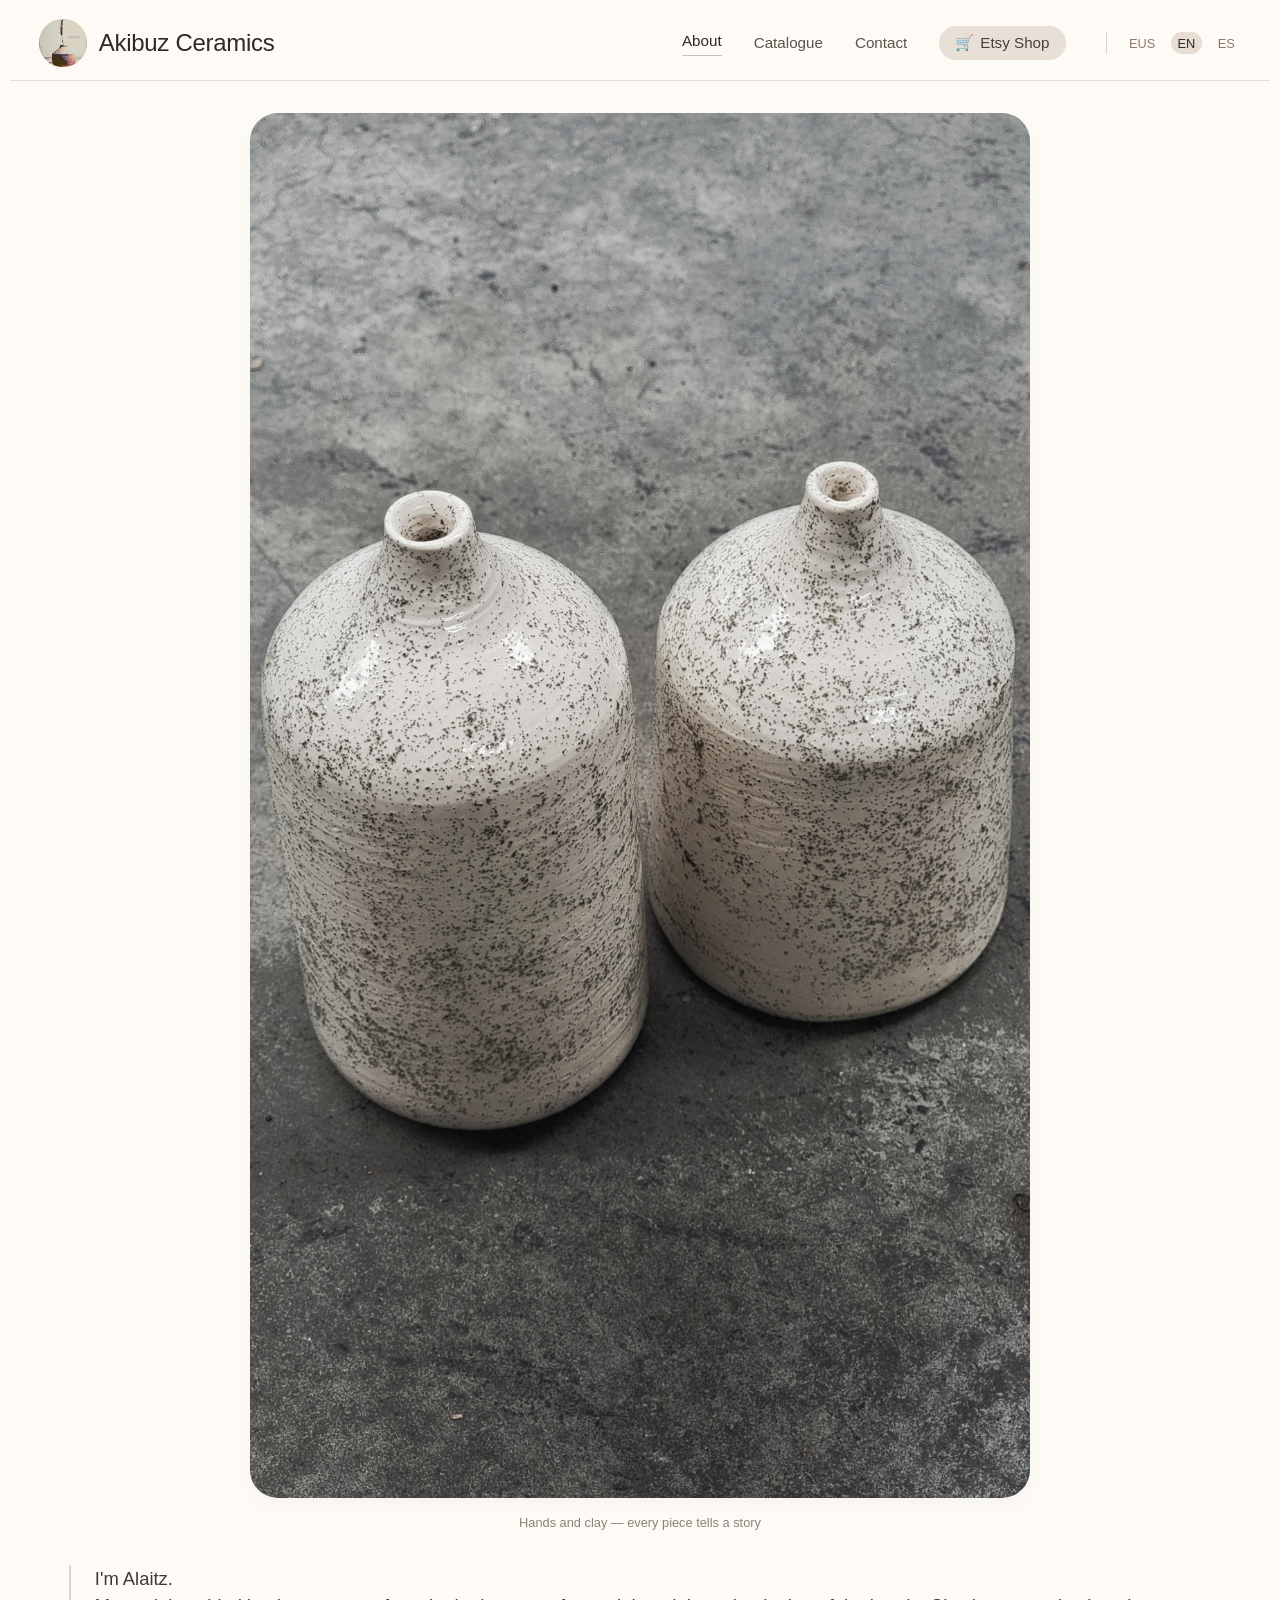
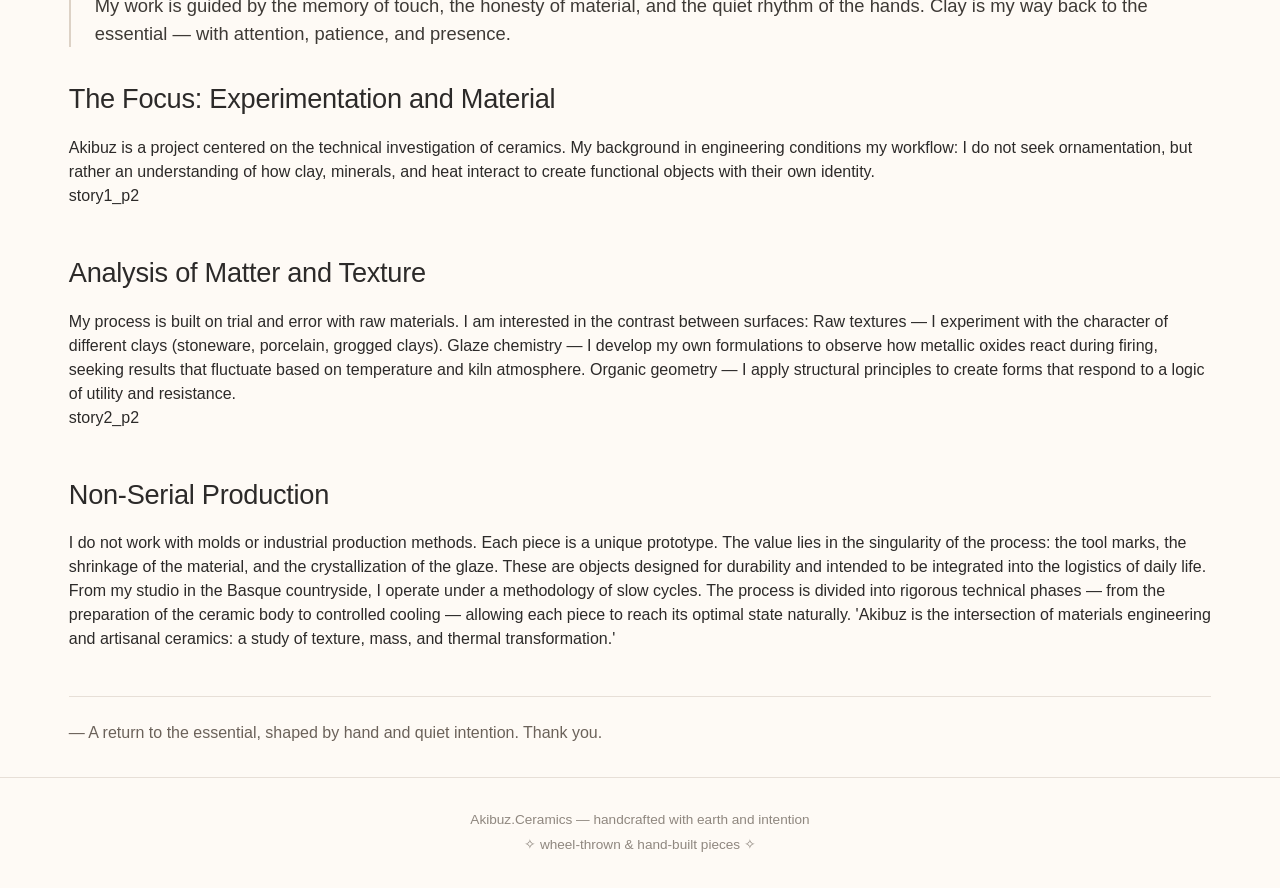
==== index.html @ a09e6c15 "Update index.html" ====
<!DOCTYPE html>
<html lang="en">
<head>
  <meta charset="UTF-8">
  <meta name="viewport" content="width=device-width, initial-scale=1.0, viewport-fit=cover">
  <title>Akibuz Ceramics — Ukimenaren ingenieritza, memoriaren sua | Engineering touch, firing memory</title>
  <meta name="description" content="Akibuz Ceramics: artisau zeramika, pieza bereziak. Unique handmade pottery with Etsy shop and three languages.">
  <style>
    /* ---------- RESET & GLOBAL ---------- */
    * {
      margin: 0;
      padding: 0;
      box-sizing: border-box;
    }

    body {
      background-color: #fefaf5;
      color: #2c2a29;
      font-family: 'Inter', -apple-system, BlinkMacSystemFont, 'Segoe UI', Roboto, Helvetica, Arial, sans-serif;
      line-height: 1.5;
      font-weight: 400;
      font-size: 1rem;
    }

    h1, h2, h3 {
      font-weight: 420;
      letter-spacing: -0.01em;
    }

    .container {
      max-width: 1200px;
      margin: 0 auto;
      padding: 0 1.8rem;
    }

    /* header with logo area */
    .site-header {
      padding: 1.2rem 1.8rem 0.8rem;
      max-width: 1260px;
      margin: 0 auto;
      display: flex;
      justify-content: space-between;
      align-items: center;
      flex-wrap: wrap;
      border-bottom: 1px solid #e7dfd7;
      gap: 1rem;
    }

    /* Logo area */
    .logo-area {
      display: flex;
      align-items: center;
      gap: 0.75rem;
    }
    .logo-img {
      width: 48px;
      height: 48px;
      background: #dccfbf;
      border-radius: 50%;
      display: flex;
      align-items: center;
      justify-content: center;
      font-size: 1.8rem;
      font-weight: 500;
      color: #4f3f32;
      transition: transform 0.2s ease;
      box-shadow: 0 2px 6px rgba(0,0,0,0.02);
    }
    .logo-img:hover {
      transform: scale(1.02);
    }
    .logo-img img {
      width: 48px;
      height: 48px;
      border-radius: 50%;
      object-fit: cover;
    }
    .logo-text a {
      font-size: 1.5rem;
      font-weight: 450;
      letter-spacing: -0.3px;
      text-decoration: none;
      color: #2c2a29;
      transition: opacity 0.2s;
    }
    .logo-text a:hover { opacity: 0.7; }

    /* navigation + etsy + lang */
    .nav-links {
      display: flex;
      gap: 2rem;
      align-items: center;
      flex-wrap: wrap;
    }

    .nav-links a {
      text-decoration: none;
      color: #5a534c;
      font-size: 0.95rem;
      transition: color 0.2s;
      font-weight: 450;
    }

    .nav-links a:hover, .nav-links a.active {
      color: #2c2a29;
      border-bottom: 1px solid #cbc1b6;
      padding-bottom: 2px;
    }

    /* Etsy button - earthy neutral */
    .etsy-link {
      background-color: #e8dfd7;
      color: #4a3f36 !important;
      padding: 0.35rem 1rem !important;
      border-radius: 40px;
      font-weight: 500;
      display: inline-flex;
      align-items: center;
      gap: 6px;
      transition: background 0.2s, transform 0.1s;
      border-bottom: none !important;
    }
    .etsy-link:hover {
      background-color: #d9cec3;
      transform: translateY(-1px);
      border-bottom: none !important;
      color: #2c2a29 !important;
    }

    /* language switcher */
    .lang-switcher {
      display: flex;
      gap: 0.6rem;
      margin-left: 0.5rem;
      border-left: 1px solid #ddd2c6;
      padding-left: 1rem;
    }

    .lang-btn {
      background: none;
      border: none;
      font-size: 0.8rem;
      cursor: pointer;
      font-weight: 500;
      color: #8b7a6b;
      padding: 0.2rem 0.4rem;
      border-radius: 20px;
      transition: all 0.2s;
      font-family: inherit;
    }

    .lang-btn.active {
      background: #e7ddd2;
      color: #2c2a29;
    }

    .lang-btn:hover {
      color: #2c2a29;
    }

    /* page title */
    .page-title {
      font-size: 2.2rem;
      font-weight: 400;
      margin: 2rem 0 0.8rem;
      letter-spacing: -0.02em;
      color: #2f2c29;
    }

    /* ---------- ABOUT PAGE NARRATIVE ---------- */
    .about-intro {
      margin: 2rem 0 2rem;
      font-size: 1.15rem;
      color: #3e3a36;
      border-left: 2px solid #ddd2c6;
      padding-left: 1.5rem;
    }

    .story-section {
      margin-bottom: 2.8rem;
    }

    .story-section h2 {
      font-size: 1.7rem;
      margin-bottom: 1rem;
    }

    .artist-figure {
      margin: 2rem 0 1.5rem;
      text-align: center;
    }

    .artist-figure img {
      max-width: 100%;
      border-radius: 28px;
      box-shadow: 0 8px 20px rgba(0, 0, 0, 0.03);
      background: #ede5dc;
    }

    .caption {
      font-size: 0.8rem;
      color: #8b8178;
      margin-top: 0.5rem;
    }

    .signature-quote {
      margin-top: 2rem;
      padding-top: 1.5rem;
      border-top: 1px solid #e7dfd7;
      font-size: 1rem;
      color: #6b625a;
    }

    /* catalogue grid */
    .catalogue-grid {
      display: grid;
      grid-template-columns: repeat(auto-fill, minmax(260px, 1fr));
      gap: 2rem;
      margin: 2rem 0 4rem;
    }

    .ceramic-card {
      background: #fffcf9;
      border-radius: 28px;
      overflow: hidden;
      transition: transform 0.25s ease, box-shadow 0.2s;
      box-shadow: 0 2px 8px rgba(0, 0, 0, 0.02);
    }

    .ceramic-card:hover {
      transform: translateY(-5px);
      box-shadow: 0 16px 28px -12px rgba(0, 0, 0, 0.08);
    }

    .card-img {
      width: 100%;
      aspect-ratio: 1 / 1;
      object-fit: cover;
      background: #e9e0d6;
      display: block;
    }

    .card-info {
      padding: 1.2rem 1rem 1.4rem;
      text-align: center;
    }

    .card-info h3 {
      font-size: 1.3rem;
      margin-bottom: 0.3rem;
    }

    /* contact */
    .contact-wrapper {
      display: flex;
      flex-wrap: wrap;
      gap: 3rem;
      margin: 2rem 0 4rem;
    }

    .contact-info, .contact-form {
      flex: 1;
      background: #fffaf5;
      padding: 1.8rem;
      border-radius: 32px;
      border: 1px solid #ece1d7;
    }
    .contact-detail {
      margin: 1rem 0;
      display: flex;
      align-items: center;
      gap: 0.8rem;
      flex-wrap: wrap;
    }
    .contact-detail strong {
      min-width: 80px;
      color: #5d4d3e;
    }
    .form-group {
      margin-bottom: 1.2rem;
    }
    label {
      display: block;
      margin-bottom: 0.4rem;
      font-size: 0.85rem;
      font-weight: 480;
    }
    input, textarea {
      width: 100%;
      padding: 0.8rem 1rem;
      border: 1px solid #ddd0c4;
      border-radius: 24px;
      background: white;
      font-family: inherit;
    }
    .btn {
      background: #2c2a29;
      color: white;
      border: none;
      padding: 0.7rem 1.8rem;
      border-radius: 40px;
      cursor: pointer;
      transition: 0.2s;
    }
    .btn:hover {
      background: #4e3f35;
    }
    .site-footer {
      text-align: center;
      border-top: 1px solid #e7dfd7;
      padding: 2rem 1rem;
      font-size: 0.85rem;
      color: #8f877f;
      margin-top: 2rem;
    }
    @media (max-width: 780px) {
      .site-header { flex-direction: column; align-items: stretch; }
      .nav-links { justify-content: space-between; flex-wrap: wrap; row-gap: 12px; }
      .lang-switcher { margin-left: 0; border-left: none; padding-left: 0; }
      .page-title { font-size: 1.8rem; }
    }
  </style>
</head>
<body>

<header class="site-header">
  <div class="logo-area">
    <div class="logo-img">
      <img src="logo.png" alt="Akibuz Ceramics logo" id="logoImage">
    </div>
    <div class="logo-text"><a href="#" id="logoLink">Akibuz Ceramics</a></div>
  </div>
  <div class="nav-links" id="navLinks">
    <a href="#" data-page="about" class="active" data-i18n="nav_about">About</a>
    <a href="#" data-page="catalogue" data-i18n="nav_catalogue">Catalogue</a>
    <a href="#" data-page="contact" data-i18n="nav_contact">Contact</a>
    <a href="https://www.etsy.com/shop/akibuz" target="_blank" rel="noopener noreferrer" class="etsy-link" data-i18n="etsy_shop">
      <span>🛒</span> <span data-i18n="etsy_text">Etsy Shop</span>
    </a>
    <div class="lang-switcher">
      <button class="lang-btn" data-lang="eus">EUS</button>
      <button class="lang-btn active" data-lang="en">EN</button>
      <button class="lang-btn" data-lang="es">ES</button>
    </div>
  </div>
</header>

<main id="mainContent" class="container">
  <!-- Dynamic content loads here -->
</main>

<footer class="site-footer">
  <p data-i18n="footer_text">Akibuz.Ceramics — handcrafted with earth and intention</p>
  <p style="margin-top: 0.3rem;">✧ <span data-i18n="footer_tagline">wheel-thrown & hand-built pieces</span> ✧</p>
</footer>

<script>
  // ---------- MULTILANGUAGE DICTIONARY ----------
  const translations = {
    nav_about: { eus: "Nori buruz", en: "About", es: "Sobre mí" },
    nav_catalogue: { eus: "Katalogoa", en: "Catalogue", es: "Catálogo" },
    nav_contact: { eus: "Kontaktua", en: "Contact", es: "Contacto" },
    etsy_shop: { eus: "Etsy denda", en: "Etsy Shop", es: "Tienda Etsy" },
    etsy_text: { eus: "Etsy-n ikusi", en: "Shop on Etsy", es: "Ver en Etsy" },
    footer_text: { eus: "Akibuz Zeramika — Ukimenaren ingeniaritza, oraimenaren sua", en: "Akibuz Ceramics - Engineering touch, firing memory", es: "Akibuz Ceramics — Ingeniería del tacto, cociendo memoria" },
    footer_tagline: { eus: "tornuan & eskuz egindako piezak", en: "wheel-thrown & hand-built pieces", es: "piezas torneadas y modeladas a mano" },
    about_title: { eus: "Nori buruz", en: "About me", es: "Sobre mí" },
    about_caption: { eus: "Eskuak eta buztina — pieza bakoitzak istorio bat kontatzen du", en: "Hands and clay — every piece tells a story", es: "Manos y arcilla — cada pieza cuenta una historia" },
    about_intro_text: { 
      eus: "Alaitz naiz.\nNire lana ukipenaren oroitzapenak, materialaren zintzotasunak eta eskuen erritmo lasaiak gidatzen dute. Buztina funtsezkoa den horretara itzultzeko bidea da — arretaz, pazientziaz eta presentziaz.", 
      en: "I'm Alaitz.\nMy work is guided by the memory of touch, the honesty of material, and the quiet rhythm of the hands. Clay is my way back to the essential — with attention, patience, and presence.", 
      es: "Soy Alaitz.\nMi trabajo está guiado por la memoria del tacto, la honestidad del material y el ritmo silencioso de las manos. La arcilla es mi camino de regreso a lo esencial — con atención, paciencia y presencia." 
    },
    story1_title: { 
      eus: "Ikuspegia: Esperimentazioa eta Materiala", 
      en: "The Focus: Experimentation and Material", 
      es: "El Enfoque: Experimentación y Material" 
    },
    story1_p1: { 
      eus: "Akibuz zeramikaren ikerketa teknikoan oinarritutako proiektua da. Nire ingeniari prestakuntzak lan egiteko modua baldintzatzen du: ez ditut apaingarriak bilatzen; nire helburua buztinak, mineraleak eta beroak nola elkarreragiten duten ulertzea da, nortasun propiodun objektu funtzionalak sortzeko.", 
      en: "Akibuz is a project centered on the technical investigation of ceramics. My background in engineering conditions my workflow: I do not seek ornamentation, but rather an understanding of how clay, minerals, and heat interact to create functional objects with their own identity.", 
      es: "Akibuz es un proyecto centrado en la investigación técnica de la cerámica. Mi formación como ingeniera condiciona mi forma de trabajar: no busco la ornamentación, sino entender cómo interactúan la arcilla, los minerales y el calor para crear objetos funcionales con identidad propia." 
    },
    story1_p2: { eus: "", en: "", es: "" },
    story2_title: { 
      eus: "Materiaren eta Testuraren Analisia", 
      en: "Analysis of Matter and Texture", 
      es: "Análisis de la Materia y Textura" 
    },
    story2_p1: { 
      eus: "Nire prozesua lehengaiekin egindako entsegu-errore metodoan oinarritzen da. Gainazalen arteko kontrastea interesatzen zait. Testura gordinak: buztin mota desberdinen izaerarekin esperimentatzen dut (gresa, portzelana, txamotadun lurrak). Esmalteen kimika: nire formulazio propioak garatzen ditut oxido metalikoek erretzean nola erreakzionatzen duten behatzeko, tenperaturaren eta labearen atmosferaren arabera aldatzen diren emaitzak bilatuz. Geometria organikoa: egitura-printzipioak aplikatzen ditut, eskuz edo tornuz sortu arren, erabilera eta erresistentzia logikari erantzuten dioten formak sortzeko.", 
      en: "My process is built on trial and error with raw materials. I am interested in the contrast between surfaces: Raw textures — I experiment with the character of different clays (stoneware, porcelain, grogged clays). Glaze chemistry — I develop my own formulations to observe how metallic oxides react during firing, seeking results that fluctuate based on temperature and kiln atmosphere. Organic geometry — I apply structural principles to create forms that respond to a logic of utility and resistance.", 
      es: "Mi proceso se basa en el ensayo y error con las materias primas. Me interesa el contraste entre las superficies: Texturas crudas — experimento con el carácter de los diferentes barros (gres, porcelana, arcillas con chamota). Química de esmaltes — desarrollo mis propias formulaciones para observar cómo reaccionan los óxidos metálicos en la cocción, buscando resultados que varían según la temperatura y la atmósfera del horno. Geometría orgánica — aplico principios estructurales para crear formas que responden a una lógica de uso y resistencia." 
    },
    story2_p2: { eus: "", en: "", es: "" },
    story3_title: { 
      eus: "Produkzio Ez-seriatua", 
      en: "Non-Serial Production", 
      es: "Producción No Seriada" 
    },
    story3_p1: { 
      eus: "Ez dut molderik edo produkzio industrialik erabiltzen. Pieza bakoitza prototipo bakarra da. Balioa prozesuaren berezitasunean datza: tresnaren aztarna, materialaren uzkurtzea eta esmaltearen kristalizazioa. Irauteko diseinatutako objektuak dira, eguneroko logistikan integratzeko pentsatuak.", 
      en: "I do not work with molds or industrial production methods. Each piece is a unique prototype. The value lies in the singularity of the process: the tool marks, the shrinkage of the material, and the crystallization of the glaze. These are objects designed for durability and intended to be integrated into the logistics of daily life.", 
      es: "No trabajo con moldes ni producciones industriales. Cada pieza es un prototipo único. El valor reside en la singularidad del proceso: la huella de la herramienta, la contracción del material y la cristalización del esmalte. Son objetos diseñados para durar y para ser integrados en la logística de lo cotidiano." 
    },
    story3_p2: { 
      eus: "Euskal Herriko landa-eremuko nire lantegian, denbora geldoen metodologian oinarrituta egiten dut lan. Prozesua fase tekniko zorrotzetan banatzen da: gorputz zeramikoaren prestaketatik hasi eta hozte-kontroleraino, pieza bakoitzak bere egoera optimoa modu naturalean lor dezan. 'Akibuz materialen ingeniaritzaren eta artisau-keramikaren arteko elkargunea da: testurari, masari eta transformazio termikoari buruzko azterketa bat.'", 
      en: "From my studio in the Basque countryside, I operate under a methodology of slow cycles. The process is divided into rigorous technical phases — from the preparation of the ceramic body to controlled cooling — allowing each piece to reach its optimal state naturally. 'Akibuz is the intersection of materials engineering and artisanal ceramics: a study of texture, mass, and thermal transformation.'", 
      es: "Desde mi taller en el entorno rural vasco, trabajo bajo una metodología de tiempos lentos. El proceso se divide en fases técnicas rigurosas: desde la preparación del cuerpo cerámico hasta el control del enfriamiento, permitiendo que cada pieza alcance su estado óptimo de forma natural. 'Akibuz es la intersección entre la ingeniería de materiales y la cerámica artesanal: un estudio sobre la textura, la masa y la transformación térmica.'" 
    },
    about_signature: { 
      eus: "— Funtsezkoaren bueltan, eskuaren eta asmo isilaren bidez. Eskerrik asko.", 
      en: "— A return to the essential, shaped by hand and quiet intention. Thank you.", 
      es: "— Un regreso a lo esencial, moldeado a mano y con intención silenciosa. Gracias." 
    },
    catalogue_title: { eus: "Katalogoa — pieza bereziak", en: "Catalogue — unique pieces", es: "Catálogo — piezas únicas" },
    catalogue_sub: { eus: "Pieza bakoitza eskuz egina. Hemen dago eskuragarri dauden lanen hautaketa.", en: "Each piece made by hand. Selection of available works.", es: "Cada pieza hecha a mano. Selección de obras disponibles." },
    cat_item1: { eus: "Lorontzi bikiak", en: "Twin Vases", es: "Jarrones Gemelos" },
    cat_item2: { eus: "Errubera", en: "Wheel", es: "Rueda" },
    cat_item3: { eus: "Lur txirizko ontzia", en: "White Earth Bowl", es: "Cuenco de tierra blanca" },
    cat_item4: { eus: "Zeramika Lorontzia", en: "Ceramic Planter", es: "Maceta cerámica" },
    cat_item5: { eus: "Ontziak Biluzik falimia", en: "Naked Vases family", es: "Familia de jarrones desnudos" },
    cat_item6: { eus: "Buztinezko botila", en: "Clay Bottle", es: "Botella de arcilla" },
    cat_item7: { eus: "Ontzi zurruna", en: "Mountain Jug", es: "Cuenco de monte" },
    cat_item8: { eus: "Gorri biluzia", en: "Naked Red", es: "Rojo desnudo" },
    cat_desc1: { eus: "Esku-zuz landutakoa, arei testura", en: "Hand-thrown, sand texture", es: "Torneado a mano, textura arena" },
    cat_desc2: { eus: "Harriztontzia beiraztatze organikoarekin", en: "Stoneware pitcher with organic glaze", es: "Pitcher de gres con esmalte orgánico" },
    cat_desc3: { eus: "Loreontzi berezia, kolore naturalak", en: "Unique planter with earthy tones", es: "Maceta única con tonos terrosos" },
    cat_desc4: { eus: "Loreontzi berezia, kolore naturalak", en: "Unique planter with earthy tones", es: "Maceta única con tonos terrosos" }, 
    cat_desc5: { eus: "Keztatutako akaberako pitxerra", en: "Smoked finish vase", es: "Jarrón con acabado ahumado" },
    cat_desc6: { eus: "Eguneroko errituetarako katilua", en: "Daily ritual bowl, matte finish", es: "Cuenco para ritual diario" },
    cat_desc7: { eus: "Lorontzi bakarra", en: "One-of-a-kind planter", es: "Maceta única" },
    cat_desc8: { eus: "Ur pitxer handia, antzinatasunak inspiratua", en: "Large water jug, antiquity inspired", es: "Cántaro grande de agua" },

    contact_title: { eus: "Kontaktua", en: "Contact", es: "Contacto" },
    contact_info_text: { eus: "Enkarguak, kolaborazioak... pozik entzungo zaitut.", en: "Commissions, collaborations — I'd love to hear from you.", es: "Pedidos, colaboraciones — me encantará saber de ti." },
    contact_email_label: { eus: "Posta elektronikoa", en: "Email", es: "Correo" },
    contact_studio_label: { eus: "Estudio bisitak", en: "Studio visits", es: "Visitas al estudio" },
    contact_studio_val: { eus: "hitzordua jartzeko (Euskal Herria)", en: "by appointment (Basque Country)", es: "con cita (País Vasco)" },
    contact_instagram: { eus: "Instagram", en: "Instagram", es: "Instagram" },
    contact_news: { eus: "Buletina", en: "Newsletter", es: "Boletín" },
    contact_news_text: { eus: "eskuzko istorioak, hilean behin", en: "handmade stories, once a month", es: "historias a mano, mensual" },
    contact_form_title: { eus: "Bidali mezua", en: "Send a message", es: "Enviar mensaje" },
    contact_name: { eus: "Izena", en: "Name", es: "Nombre" },
    contact_email: { eus: "Helbide elektronikoa", en: "Email address", es: "Correo electrónico" },
    contact_message: { eus: "Mezua", en: "Message", es: "Mensaje" },
    contact_submit: { eus: "Bidali", en: "Send message", es: "Enviar" },
    contact_demo_note: { eus: "*demo formularioa — ez da gordetzen", en: "*demo form — not stored", es: "*formulario demo — no se guarda" }
  };

  let currentLang = "en";
  let currentPage = "about";

  // IMAGENES LOCALES DEL CATALOGO - CAMBIA AQUI CON TUS ARCHIVOS
  const ceramicImages = [
    "akibuz1.png",
    "akibuz2.png",
    "akibuz3.png",
    "akibuz4.png",
    "akibuz5.png",
    "akibuz6.png",
    "akibuz7.png",
    "akibuz8.png"
  ];

  // Imagen del artista (local)
  const artistPortrait = "1000029529.jpg";
  const studioImage = "1000029873.jpg";

  function t(key) { 
    return translations[key]?.[currentLang] || key; 
  }

  function renderAboutPage() {
    const html = `
      <div class="artist-figure">
        <img src="${artistPortrait}" style="width:100%; max-width:780px; border-radius:28px;" alt="Alaitz ceramic artist">
        <div class="caption">${t("about_caption")}</div>
      </div>
      <div class="about-intro">${t("about_intro_text").replace(/\n/g,'<br>')}</div>
      <div class="story-section">
        <h2>${t("story1_title")}</h2>
        <p>${t("story1_p1")}</p>
        ${t("story1_p2") ? `<p>${t("story1_p2")}</p>` : ''}
      </div>
      <div class="story-section">
        <h2>${t("story2_title")}</h2>
        <p>${t("story2_p1")}</p>
        ${t("story2_p2") ? `<p>${t("story2_p2")}</p>` : ''}
      </div>
      <div class="story-section">
        <h2>${t("story3_title")}</h2>
        <p>${t("story3_p1")}</p>
        <p>${t("story3_p2")}</p>
      </div>
      <div class="signature-quote">${t("about_signature")}</div>
    `;
    document.getElementById("mainContent").innerHTML = html;
  }

function renderCataloguePage() {
    const items = [
      { nameKey:"cat_item1", descKey:"cat_desc1", img:ceramicImages[0] },
      { nameKey:"cat_item2", descKey:"cat_desc2", img:ceramicImages[1] },
      { nameKey:"cat_item3", descKey:"cat_desc3", img:ceramicImages[2] },
      { nameKey:"cat_item4", descKey:"cat_desc4", img:ceramicImages[3] },
      { nameKey:"cat_item5", descKey:"cat_desc5", img:ceramicImages[4] },
      { nameKey:"cat_item6", descKey:"cat_desc6", img:ceramicImages[5] },
      { nameKey:"cat_item7", descKey:"cat_desc7", img:ceramicImages[6] },
      { nameKey:"cat_item8", descKey:"cat_desc8", img:ceramicImages[7] }
    ];
    let cards = `<div class="catalogue-grid">`;
    items.forEach(i => { 
      cards += `<div class="ceramic-card">
        <img class="card-img" src="${i.img}" alt="${t(i.nameKey)}" onerror="this.src='https://placehold.co/400x400/e9e0d6/8b7a6b?text=Imagen+no+encontrada'">
        <div class="card-info">
          <h3>${t(i.nameKey)}</h3>
          <p>${t(i.descKey)}</p>
        </div>
      </div>`; 
    });
    cards += `</div>`;
    document.getElementById("mainContent").innerHTML = `
      <h1 class="page-title">${t("catalogue_title")}</h1>
      <p style="margin-bottom:0.5rem; color:#5e5248;">${t("catalogue_sub")}</p>
      ${cards}
    `;
  }
  function renderContactPage() {
    const html = `
      <h1 class="page-title">${t("contact_title")}</h1>
      <div class="contact-wrapper">
        <div class="contact-info">
          <h3>${t("contact_title")}</h3>
          <p>${t("contact_info_text")}</p>
          <div class="contact-detail"><strong>${t("contact_email_label")}:</strong> akibuz@proton.me</div>
          <div class="contact-detail"><strong>${t("contact_studio_label")}:</strong> ${t("contact_studio_val")}</div>
          <div class="contact-detail">
            <strong>${t("contact_instagram")}:</strong> 
            <a href="https://www.instagram.com/akibuz.ceramics" target="_blank" rel="noopener noreferrer" style="display:inline-flex; align-items:center; gap:6px; color:#1111c; text-decoration:none;">
              <svg width="18" height="18" viewBox="0 0 24 24" fill="none" xmlns="http://www.w3.org/2000/svg">
                <path d="M12 2.98C14.94 2.98 15.28 2.99 16.44 3.04C17.14 3.07 17.8 3.22 18.4 3.52C19.04 3.85 19.52 4.26 19.96 4.78C20.38 5.28 20.68 5.87 20.84 6.53C20.98 7.1 21.02 7.73 21.02 8.84C21.02 11.76 21.01 12.08 20.96 13.22C20.92 14.2 20.68 15.04 20.21 15.82C19.81 16.48 19.28 16.98 18.54 17.41C17.93 17.77 17.27 17.93 16.51 17.98C15.8 18.02 15.5 18.03 12 18.03C8.5 18.03 8.2 18.02 7.49 17.98C6.73 17.93 6.07 17.77 5.46 17.41C4.72 16.98 4.19 16.48 3.79 15.82C3.32 15.04 3.08 14.2 3.04 13.22C2.99 12.08 2.98 11.76 2.98 8.84C2.98 5.92 2.99 5.6 3.04 4.46C3.08 3.48 3.32 2.64 3.79 1.86C4.19 1.2 4.72 0.7 5.46 0.27C6.07 -0.09 6.73 -0.25 7.49 -0.3C8.2 -0.34 8.5 -0.35 12 -0.35C15.5 -0.35 15.8 -0.34 16.51 -0.3C17.27 -0.25 17.93 -0.09 18.54 0.27C19.28 0.7 19.81 1.2 20.21 1.86C20.68 2.64 20.92 3.48 20.96 4.46C21.01 5.6 21.02 5.92 21.02 8.84Z" fill="#E4405F"/>
                <circle cx="12" cy="12" r="3.5" fill="white"/>
                <circle cx="17" cy="7" r="1.5" fill="white"/>
              </svg>
              @akibuz.ceramics
            </a>
          </div>
          <div class="contact-detail"><strong>${t("contact_news")}:</strong> ${t("contact_news_text")}</div>
          <div style="margin-top:1.5rem;"><img src="${studioImage}" style="width:100%; border-radius:28px;" alt="Studio"></div>
        </div>
        <div class="contact-form">
          <h3>${t("contact_form_title")}</h3>
          <form id="contactFormElement">
            <div class="form-group"><label>${t("contact_name")}</label><input type="text" id="contactName"></div>
            <div class="form-group"><label>${t("contact_email")}</label><input type="email" id="contactEmail"></div>
            <div class="form-group"><label>${t("contact_message")}</label><textarea rows="4"></textarea></div>
            <button type="submit" class="btn">${t("contact_submit")}</button>
            <p style="font-size:0.7rem; margin-top:0.6rem;">${t("contact_demo_note")}</p>
          </form>
        </div>
      </div>
    `;
    document.getElementById("mainContent").innerHTML = html;
    const form = document.getElementById("contactFormElement");
    if(form) form.addEventListener("submit", (e) => { 
      e.preventDefault(); 
      alert(`✨ ${currentLang==='en'?'Thanks!':(currentLang==='eus'?'Eskerrik asko!':'¡Gracias!')} (demo)`); 
      form.reset(); 
    });
}

  function loadPage(page) {
    currentPage = page;
    if(page === "about") renderAboutPage();
    else if(page === "catalogue") renderCataloguePage();
    else if(page === "contact") renderContactPage();
    document.querySelectorAll("#navLinks a[data-page]").forEach(link => {
      if(link.getAttribute("data-page") === page) link.classList.add("active");
      else link.classList.remove("active");
    });
    window.scrollTo({top:0, behavior:"smooth"});
  }

  function updateUIBasedOnLanguage() {
    document.querySelectorAll("[data-i18n]").forEach(el => {
      const key = el.getAttribute("data-i18n");
      if(translations[key] && translations[key][currentLang]) {
        el.innerText = translations[key][currentLang];
      }
    });
    if(currentPage === "about") renderAboutPage();
    else if(currentPage === "catalogue") renderCataloguePage();
    else if(currentPage === "contact") renderContactPage();
    
    document.querySelectorAll(".lang-btn").forEach(btn => {
      if(btn.getAttribute("data-lang") === currentLang) btn.classList.add("active");
      else btn.classList.remove("active");
    });
  }

  // Event listeners
  document.addEventListener("click", (e) => {
    const link = e.target.closest("#navLinks a[data-page]");
    if(link) { e.preventDefault(); loadPage(link.getAttribute("data-page")); }
    const logo = e.target.closest("#logoLink");
    if(logo) { e.preventDefault(); loadPage("about"); }
    const langBtn = e.target.closest(".lang-btn");
    if(langBtn) { 
      currentLang = langBtn.getAttribute("data-lang"); 
      updateUIBasedOnLanguage(); 
    }
  });
  
  // Initialize
  loadPage("about");
</script>
</body>
</html>
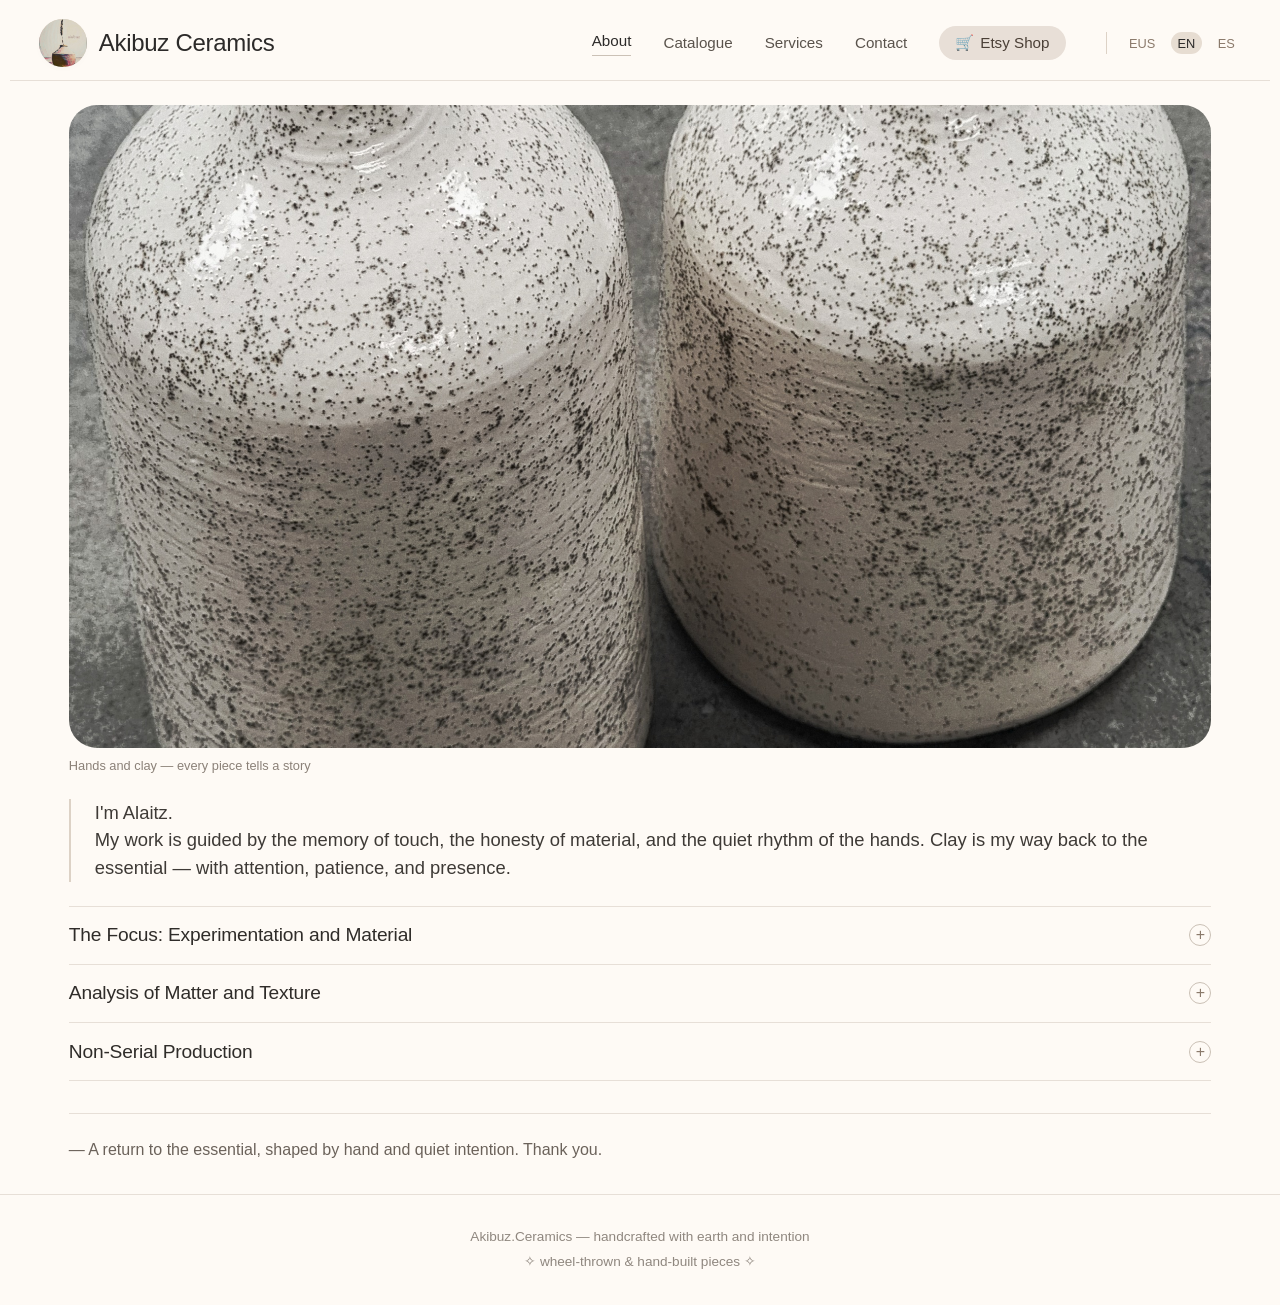
==== commit c14c4f80: "Add files via upload" ====
--- a/index.html
+++ b/index.html
@@ -4,7 +4,25 @@
   <meta charset="UTF-8">
   <meta name="viewport" content="width=device-width, initial-scale=1.0, viewport-fit=cover">
   <title>Akibuz Ceramics — Ukimenaren ingenieritza, memoriaren sua | Engineering touch, firing memory</title>
-  <meta name="description" content="Akibuz Ceramics: artisau zeramika, pieza bereziak. Unique handmade pottery with Etsy shop and three languages.">
+  <meta name="description" content="Akibuz Ceramics: handmade pottery from the Basque Country. Unique stoneware pieces, glaze chemistry, and artisanal ceramics by Alaitz.">
+
+  <!-- Open Graph -->
+  <meta property="og:type"        content="website">
+  <meta property="og:url"         content="https://akibuz.com/">
+  <meta property="og:title"       content="Akibuz Ceramics — Engineering touch, firing memory">
+  <meta property="og:description" content="Handmade ceramics from the Basque Country. Each piece is a unique prototype: stoneware, glaze chemistry, slow process. Shop on Etsy.">
+  <meta property="og:image"       content="https://akibuz.com/1000029529.jpg">
+  <meta property="og:image:alt"   content="Alaitz, ceramic artist at Akibuz Ceramics studio in the Basque Country">
+  <meta property="og:locale"      content="en_GB">
+  <meta property="og:locale:alternate" content="es_ES">
+  <meta property="og:locale:alternate" content="eu_EU">
+  <meta property="og:site_name"   content="Akibuz Ceramics">
+
+  <!-- Twitter / X Card -->
+  <meta name="twitter:card"        content="summary_large_image">
+  <meta name="twitter:title"       content="Akibuz Ceramics — Engineering touch, firing memory">
+  <meta name="twitter:description" content="Handmade ceramics from the Basque Country. Unique stoneware pieces by Alaitz.">
+  <meta name="twitter:image"       content="https://akibuz.com/1000029529.jpg">
   <style>
     /* ---------- RESET & GLOBAL ---------- */
     * {
@@ -168,13 +186,94 @@
     }
 
     /* ---------- ABOUT PAGE NARRATIVE ---------- */
+    .about-hero {
+      width: 100%;
+      aspect-ratio: 16 / 9;
+      object-fit: cover;
+      border-radius: 28px;
+      background: #ede5dc;
+      display: block;
+      margin: 1.5rem 0 0.5rem;
+    }
+
     .about-intro {
-      margin: 2rem 0 2rem;
+      margin: 1.5rem 0 1.5rem;
       font-size: 1.15rem;
       color: #3e3a36;
       border-left: 2px solid #ddd2c6;
       padding-left: 1.5rem;
     }
+
+    /* accordion */
+    .accordion {
+      border-top: 1px solid #e7dfd7;
+      margin-bottom: 0.5rem;
+    }
+
+    .accordion-item {
+      border-bottom: 1px solid #e7dfd7;
+    }
+
+    .accordion-trigger {
+      width: 100%;
+      background: none;
+      border: none;
+      cursor: pointer;
+      display: flex;
+      justify-content: space-between;
+      align-items: center;
+      padding: 1.1rem 0;
+      font-family: inherit;
+      font-size: 1.2rem;
+      font-weight: 420;
+      color: #2f2c29;
+      letter-spacing: -0.01em;
+      text-align: left;
+      gap: 1rem;
+    }
+
+    .accordion-trigger:hover { color: #4e3f35; }
+
+    .accordion-icon {
+      flex-shrink: 0;
+      width: 22px;
+      height: 22px;
+      border: 1px solid #cbc1b6;
+      border-radius: 50%;
+      display: flex;
+      align-items: center;
+      justify-content: center;
+      transition: transform 0.25s ease, background 0.2s;
+      color: #8b7a6b;
+      font-size: 1rem;
+      line-height: 1;
+    }
+
+    .accordion-trigger[aria-expanded="true"] .accordion-icon {
+      transform: rotate(45deg);
+      background: #e7ddd2;
+      color: #2c2a29;
+    }
+
+    .accordion-body {
+      overflow: hidden;
+      max-height: 0;
+      transition: max-height 0.35s ease, padding 0.25s ease;
+      padding: 0;
+    }
+
+    .accordion-body.open {
+      max-height: 600px;
+      padding-bottom: 1.2rem;
+    }
+
+    .accordion-body p {
+      color: #3e3a36;
+      line-height: 1.75;
+      margin-bottom: 0.75rem;
+    }
+
+    .accordion-body p:last-child { margin-bottom: 0; }
 
     .story-section {
       margin-bottom: 2.8rem;
@@ -248,6 +347,72 @@
     .card-info h3 {
       font-size: 1.3rem;
       margin-bottom: 0.3rem;
+    }
+
+    /* services */
+    .services-grid {
+      display: grid;
+      grid-template-columns: repeat(auto-fill, minmax(300px, 1fr));
+      gap: 1.25rem;
+      margin: 2rem 0 4rem;
+    }
+
+    .service-card {
+      background: #fffcf9;
+      border: 1px solid #e7dfd7;
+      border-radius: 24px;
+      padding: 1.6rem 1.4rem 1.4rem;
+      display: flex;
+      flex-direction: column;
+      gap: 0.6rem;
+      transition: box-shadow 0.2s, transform 0.2s;
+    }
+
+    .service-card:hover {
+      transform: translateY(-3px);
+      box-shadow: 0 12px 28px -10px rgba(0,0,0,0.08);
+    }
+
+    .service-card.new-service {
+      border-color: #c8b8a8;
+      background: #fdf8f3;
+    }
+
+    .service-icon {
+      font-size: 1.6rem;
+      line-height: 1;
+      margin-bottom: 0.2rem;
+    }
+
+    .service-name {
+      font-size: 1.1rem;
+      font-weight: 500;
+      color: #2c2a29;
+      letter-spacing: -0.01em;
+    }
+
+    .service-desc {
+      font-size: 0.88rem;
+      color: #5e5248;
+      line-height: 1.65;
+      flex: 1;
+    }
+
+    .service-note {
+      display: inline-block;
+      font-size: 0.75rem;
+      font-weight: 500;
+      color: #7a6455;
+      background: #ede5dc;
+      padding: 0.2rem 0.75rem;
+      border-radius: 20px;
+      margin-top: 0.3rem;
+      align-self: flex-start;
+    }
+
+    .service-card.new-service .service-note {
+      background: #e2d5c8;
+      color: #5a3e2b;
     }
 
     /* contact */
@@ -313,11 +478,58 @@
       color: #8f877f;
       margin-top: 2rem;
     }
+    /* hamburger button */
+    .menu-toggle {
+      display: none;
+      background: none;
+      border: none;
+      cursor: pointer;
+      padding: 0.3rem;
+      color: #2c2a29;
+    }
+    .menu-toggle svg { display: block; }
+
     @media (max-width: 780px) {
-      .site-header { flex-direction: column; align-items: stretch; }
-      .nav-links { justify-content: space-between; flex-wrap: wrap; row-gap: 12px; }
-      .lang-switcher { margin-left: 0; border-left: none; padding-left: 0; }
+      .site-header { flex-direction: row; align-items: center; flex-wrap: nowrap; }
+      .menu-toggle { display: flex; align-items: center; margin-left: auto; }
+      .nav-links {
+        display: none;
+        flex-direction: column;
+        align-items: flex-start;
+        gap: 0;
+        position: absolute;
+        top: 68px;
+        left: 0;
+        right: 0;
+        background: #fefaf5;
+        border-bottom: 1px solid #e7dfd7;
+        padding: 0.8rem 1.8rem 1.2rem;
+        z-index: 100;
+        box-shadow: 0 8px 24px rgba(0,0,0,0.06);
+      }
+      .nav-links.open { display: flex; }
+      .nav-links a {
+        width: 100%;
+        padding: 0.65rem 0;
+        border-bottom: 1px solid #f0e8e0;
+        font-size: 1.05rem;
+      }
+      .nav-links a:last-of-type { border-bottom: none; }
+      .etsy-link {
+        margin-top: 0.6rem;
+        width: 100%;
+        justify-content: center;
+      }
+      .lang-switcher {
+        margin-left: 0;
+        border-left: none;
+        padding-left: 0;
+        margin-top: 0.75rem;
+        width: 100%;
+        justify-content: flex-start;
+      }
       .page-title { font-size: 1.8rem; }
+      .site-header { position: relative; }
     }
   </style>
 </head>
@@ -330,9 +542,21 @@
     </div>
     <div class="logo-text"><a href="#" id="logoLink">Akibuz Ceramics</a></div>
   </div>
+  <button class="menu-toggle" id="menuToggle" aria-label="Abrir menú" aria-expanded="false" aria-controls="navLinks">
+    <svg id="iconMenu" width="24" height="24" viewBox="0 0 24 24" fill="none" stroke="currentColor" stroke-width="1.8" stroke-linecap="round">
+      <line x1="3" y1="6"  x2="21" y2="6"/>
+      <line x1="3" y1="12" x2="21" y2="12"/>
+      <line x1="3" y1="18" x2="21" y2="18"/>
+    </svg>
+    <svg id="iconClose" width="24" height="24" viewBox="0 0 24 24" fill="none" stroke="currentColor" stroke-width="1.8" stroke-linecap="round" style="display:none">
+      <line x1="4" y1="4" x2="20" y2="20"/>
+      <line x1="20" y1="4" x2="4" y2="20"/>
+    </svg>
+  </button>
   <div class="nav-links" id="navLinks">
     <a href="#" data-page="about" class="active" data-i18n="nav_about">About</a>
     <a href="#" data-page="catalogue" data-i18n="nav_catalogue">Catalogue</a>
+    <a href="#" data-page="services" data-i18n="nav_services">Services</a>
     <a href="#" data-page="contact" data-i18n="nav_contact">Contact</a>
     <a href="https://www.etsy.com/shop/akibuz" target="_blank" rel="noopener noreferrer" class="etsy-link" data-i18n="etsy_shop">
       <span>🛒</span> <span data-i18n="etsy_text">Etsy Shop</span>
@@ -359,6 +583,7 @@
   const translations = {
     nav_about: { eus: "Nori buruz", en: "About", es: "Sobre mí" },
     nav_catalogue: { eus: "Katalogoa", en: "Catalogue", es: "Catálogo" },
+    nav_services: { eus: "Zerbitzuak", en: "Services", es: "Servicios" },
     nav_contact: { eus: "Kontaktua", en: "Contact", es: "Contacto" },
     etsy_shop: { eus: "Etsy denda", en: "Etsy Shop", es: "Tienda Etsy" },
     etsy_text: { eus: "Etsy-n ikusi", en: "Shop on Etsy", es: "Ver en Etsy" },
@@ -415,6 +640,8 @@
     },
     catalogue_title: { eus: "Katalogoa — pieza bereziak", en: "Catalogue — unique pieces", es: "Catálogo — piezas únicas" },
     catalogue_sub: { eus: "Pieza bakoitza eskuz egina. Hemen dago eskuragarri dauden lanen hautaketa.", en: "Each piece made by hand. Selection of available works.", es: "Cada pieza hecha a mano. Selección de obras disponibles." },
+    catalogue_price_range: { eus: "Piezak 35 € eta 200 € artean.", en: "Pieces from 35 € to 200 €.", es: "Piezas desde 35 € hasta 200 €." },
+    catalogue_price_note: { eus: "Prezio zehatza Etsy-n", en: "Exact price on Etsy", es: "Precio exacto en Etsy" },
     cat_item1: { eus: "Lorontzi bikiak", en: "Twin Vases", es: "Jarrones Gemelos" },
     cat_item2: { eus: "Errubera", en: "Wheel", es: "Rueda" },
     cat_item3: { eus: "Lur txirizko ontzia", en: "White Earth Bowl", es: "Cuenco de tierra blanca" },
@@ -432,6 +659,29 @@
     cat_desc7: { eus: "Lorontzi bakarra", en: "One-of-a-kind planter", es: "Maceta única" },
     cat_desc8: { eus: "Ur pitxer handia, antzinatasunak inspiratua", en: "Large water jug, antiquity inspired", es: "Cántaro grande de agua" },
 
+    srv_title:       { eus: "Zerbitzuak", en: "Services", es: "Servicios" },
+    srv_sub:         { eus: "Pieza bakoitza elkarrizketa batekin hasten da.", en: "Every piece begins with a conversation.", es: "Cada pieza comienza con una conversación." },
+
+    srv1_name:       { eus: "Pieza bakarrak", en: "Unique pieces", es: "Piezas únicas" },
+    srv1_desc:       { eus: "Katalogoan eskuragarri dauden lanak: prototipo bakarrak, serie-produkziorik gabe. Bakoitza esperimentazio prozesu baten emaitza da.", en: "Works available in the catalogue: one-of-a-kind prototypes, no serial production. Each piece is the result of a research process.", es: "Obras disponibles en el catálogo: prototipos únicos, sin producción en serie. Cada pieza es el resultado de un proceso de investigación." },
+    srv1_note:       { eus: "Katalogoan eskuragarri", en: "Available in catalogue", es: "Disponible en catálogo" },
+
+    srv2_name:       { eus: "Enkargo pertsonalizatuak", en: "Custom commissions", es: "Encargos personalizados" },
+    srv2_desc:       { eus: "Bezeroaren beharretara egokitutako pieza bat sortzen dut: neurria, forma, materiala eta esmalte-formulazioa negozia daitezke. Prozesu osoa dokumentatzen dut.", en: "I create a piece tailored to the client's needs: dimensions, form, clay body, and glaze formulation are all open for discussion. The entire process is documented.", es: "Creo una pieza adaptada a las necesidades del cliente: dimensiones, forma, tipo de barro y formulación de esmalte son negociables. Documento todo el proceso." },
+    srv2_note:       { eus: "Kontaktatu kontsulta egiteko", en: "Contact to enquire", es: "Contacta para consultar" },
+
+    srv3_name:       { eus: "Pieza pertsonalak", en: "Personal pieces", es: "Piezas personales" },
+    srv3_desc:       { eus: "Ezkontzetarako, jaiotzarako edo urteurrenetan opari esanguratsuak — eta bezeroaren historia batez landutako objektuak ere (oroitzapen bat, forma bat, material bat). Elkarrizketa batekin hasten da.", en: "Meaningful gifts for weddings, births, or anniversaries — and objects shaped by the client's own story: a memory, a form, a material. It all starts with a conversation.", es: "Regalos con significado para bodas, nacimientos o aniversarios — y objetos moldeados por la historia del cliente: un recuerdo, una forma, un material. Todo empieza con una conversación." },
+    srv3_note:       { eus: "Kontaktatu kontsulta egiteko", en: "Contact to enquire", es: "Contacta para consultar" },
+
+    srv4_name:       { eus: "Errautsentzako urna ekologikoak", en: "Ecological urns", es: "Urnas ecológicas" },
+    srv4_desc:       { eus: "Lurra bueltatzen da lurrari. Lurra desegiten den material biodegradagarriez egindako urnak, ingurumenarekiko errespetuzkoak. Eskari bidez eskuragarri — elkarrizketa lasai batekin hasten da.", en: "Earth returns to earth. Urns made from biodegradable materials that dissolve gently back into the ground, leaving no trace. Available on commission — it begins with a quiet conversation.", es: "La tierra vuelve a la tierra. Urnas elaboradas con materiales biodegradables que se disuelven suavemente en el suelo, sin dejar rastro. Disponible bajo encargo — empieza con una conversación tranquila." },
+    srv4_note:       { eus: "Eskari bereziz eskuragarri", en: "Available on special commission", es: "Disponible bajo encargo especial" },
+
+    srv5_name:       { eus: "Lote txikiak", en: "Small batches", es: "Lotes pequeños" },
+    srv5_desc:       { eus: "Ostalaritzarako, diseinu-dendetan edo opari korporatiboetarako serie txikiak. Gutxieneko eskaera: 6 pieza. Forma eta akaberaren koherentzia bermatzen da, serieko produkziorik gabe.", en: "Small series for hospitality, design shops, or corporate gifting. Minimum order: 6 pieces. Coherence of form and finish guaranteed, without serial production methods.", es: "Series pequeñas para hostelería, tiendas de diseño o regalos corporativos. Pedido mínimo: 6 piezas. Coherencia de forma y acabado garantizada, sin métodos de producción industrial." },
+    srv5_note:       { eus: "Gutxienez 6 pieza", en: "Minimum 6 pieces", es: "Mínimo 6 piezas" },
+
     contact_title: { eus: "Kontaktua", en: "Contact", es: "Contacto" },
     contact_info_text: { eus: "Enkarguak, kolaborazioak... pozik entzungo zaitut.", en: "Commissions, collaborations — I'd love to hear from you.", es: "Pedidos, colaboraciones — me encantará saber de ti." },
     contact_email_label: { eus: "Posta elektronikoa", en: "Email", es: "Correo" },
@@ -445,7 +695,7 @@
     contact_email: { eus: "Helbide elektronikoa", en: "Email address", es: "Correo electrónico" },
     contact_message: { eus: "Mezua", en: "Message", es: "Mensaje" },
     contact_submit: { eus: "Bidali", en: "Send message", es: "Enviar" },
-    contact_demo_note: { eus: "*demo formularioa — ez da gordetzen", en: "*demo form — not stored", es: "*formulario demo — no se guarda" }
+    contact_demo_note: { eus: "", en: "", es: "" }
   };
 
   let currentLang = "en";
@@ -473,29 +723,60 @@
 
   function renderAboutPage() {
     const html = `
-      <div class="artist-figure">
-        <img src="${artistPortrait}" style="width:100%; max-width:780px; border-radius:28px;" alt="Alaitz ceramic artist">
-        <div class="caption">${t("about_caption")}</div>
-      </div>
+      <img class="about-hero" src="${artistPortrait}" alt="Alaitz — Akibuz Ceramics">
+      <div class="caption" style="margin-bottom:1rem;">${t("about_caption")}</div>
       <div class="about-intro">${t("about_intro_text").replace(/\n/g,'<br>')}</div>
-      <div class="story-section">
-        <h2>${t("story1_title")}</h2>
-        <p>${t("story1_p1")}</p>
-        ${t("story1_p2") ? `<p>${t("story1_p2")}</p>` : ''}
-      </div>
-      <div class="story-section">
-        <h2>${t("story2_title")}</h2>
-        <p>${t("story2_p1")}</p>
-        ${t("story2_p2") ? `<p>${t("story2_p2")}</p>` : ''}
-      </div>
-      <div class="story-section">
-        <h2>${t("story3_title")}</h2>
-        <p>${t("story3_p1")}</p>
-        <p>${t("story3_p2")}</p>
+      <div class="accordion" id="aboutAccordion">
+        <div class="accordion-item">
+          <button class="accordion-trigger" aria-expanded="false" data-idx="0">
+            <span>${t("story1_title")}</span>
+            <span class="accordion-icon">+</span>
+          </button>
+          <div class="accordion-body">
+            <p>${t("story1_p1")}</p>
+            ${t("story1_p2") ? `<p>${t("story1_p2")}</p>` : ''}
+          </div>
+        </div>
+        <div class="accordion-item">
+          <button class="accordion-trigger" aria-expanded="false" data-idx="1">
+            <span>${t("story2_title")}</span>
+            <span class="accordion-icon">+</span>
+          </button>
+          <div class="accordion-body">
+            <p>${t("story2_p1")}</p>
+            ${t("story2_p2") ? `<p>${t("story2_p2")}</p>` : ''}
+          </div>
+        </div>
+        <div class="accordion-item">
+          <button class="accordion-trigger" aria-expanded="false" data-idx="2">
+            <span>${t("story3_title")}</span>
+            <span class="accordion-icon">+</span>
+          </button>
+          <div class="accordion-body">
+            <p>${t("story3_p1")}</p>
+            <p>${t("story3_p2")}</p>
+          </div>
+        </div>
       </div>
       <div class="signature-quote">${t("about_signature")}</div>
     `;
     document.getElementById("mainContent").innerHTML = html;
+
+    // Accordion logic
+    document.querySelectorAll(".accordion-trigger").forEach(btn => {
+      btn.addEventListener("click", () => {
+        const body = btn.nextElementSibling;
+        const isOpen = body.classList.contains("open");
+        // close all
+        document.querySelectorAll(".accordion-body").forEach(b => b.classList.remove("open"));
+        document.querySelectorAll(".accordion-trigger").forEach(b => b.setAttribute("aria-expanded","false"));
+        // open clicked if it was closed
+        if (!isOpen) {
+          body.classList.add("open");
+          btn.setAttribute("aria-expanded","true");
+        }
+      });
+    });
   }
 
 function renderCataloguePage() {
@@ -522,10 +803,37 @@
     cards += `</div>`;
     document.getElementById("mainContent").innerHTML = `
       <h1 class="page-title">${t("catalogue_title")}</h1>
-      <p style="margin-bottom:0.5rem; color:#5e5248;">${t("catalogue_sub")}</p>
+      <p style="margin-bottom:0.25rem; color:#5e5248;">${t("catalogue_sub")}</p>
+      <p style="margin-bottom:1.5rem; font-size:0.9rem; color:#8b7a6b;">
+        <span style="display:inline-block; background:#f0e8e0; color:#5a3e2b; padding:0.25rem 0.85rem; border-radius:20px; font-weight:450;">35 € – 200 €</span>
+        &nbsp;${t("catalogue_price_note")} →
+        <a href="https://www.etsy.com/shop/akibuz" target="_blank" rel="noopener noreferrer" style="color:#5a3e2b; text-decoration:underline; text-underline-offset:3px;">Etsy</a>
+      </p>
       ${cards}
     `;
   }
+  function renderServicesPage() {
+    const services = [
+      { nameKey:"srv1_name", descKey:"srv1_desc", noteKey:"srv1_note", icon:"◇", special:false },
+      { nameKey:"srv2_name", descKey:"srv2_desc", noteKey:"srv2_note", icon:"✦", special:false },
+      { nameKey:"srv3_name", descKey:"srv3_desc", noteKey:"srv3_note", icon:"❋", special:false },
+      { nameKey:"srv4_name", descKey:"srv4_desc", noteKey:"srv4_note", icon:"○", special:true  },
+      { nameKey:"srv5_name", descKey:"srv5_desc", noteKey:"srv5_note", icon:"⬡", special:false },
+    ];
+    let cards = services.map(s => `
+      <div class="service-card${s.special ? ' new-service' : ''}">
+        <div class="service-icon">${s.icon}</div>
+        <div class="service-name">${t(s.nameKey)}</div>
+        <div class="service-desc">${t(s.descKey)}</div>
+        <span class="service-note">${t(s.noteKey)}</span>
+      </div>`).join('');
+    document.getElementById("mainContent").innerHTML = `
+      <h1 class="page-title">${t("srv_title")}</h1>
+      <p style="margin-bottom:0.5rem; color:#5e5248;">${t("srv_sub")}</p>
+      <div class="services-grid">${cards}</div>
+    `;
+  }
+
   function renderContactPage() {
     const html = `
       <h1 class="page-title">${t("contact_title")}</h1>
@@ -552,21 +860,45 @@
         <div class="contact-form">
           <h3>${t("contact_form_title")}</h3>
           <form id="contactFormElement">
-            <div class="form-group"><label>${t("contact_name")}</label><input type="text" id="contactName"></div>
-            <div class="form-group"><label>${t("contact_email")}</label><input type="email" id="contactEmail"></div>
-            <div class="form-group"><label>${t("contact_message")}</label><textarea rows="4"></textarea></div>
-            <button type="submit" class="btn">${t("contact_submit")}</button>
-            <p style="font-size:0.7rem; margin-top:0.6rem;">${t("contact_demo_note")}</p>
+            <div class="form-group"><label>${t("contact_name")}</label><input type="text" id="contactName" name="name" required></div>
+            <div class="form-group"><label>${t("contact_email")}</label><input type="email" id="contactEmail" name="email" required></div>
+            <div class="form-group"><label>${t("contact_message")}</label><textarea id="contactMessage" name="message" rows="4" required></textarea></div>
+            <input type="hidden" name="_language" id="formLang" value="${currentLang}">
+            <button type="submit" class="btn" id="contactSubmitBtn">${t("contact_submit")}</button>
+            <p id="formFeedback" style="font-size:0.85rem; margin-top:0.8rem; min-height:1.2em;"></p>
           </form>
         </div>
       </div>
     `;
     document.getElementById("mainContent").innerHTML = html;
     const form = document.getElementById("contactFormElement");
-    if(form) form.addEventListener("submit", (e) => { 
-      e.preventDefault(); 
-      alert(`✨ ${currentLang==='en'?'Thanks!':(currentLang==='eus'?'Eskerrik asko!':'¡Gracias!')} (demo)`); 
-      form.reset(); 
+    if(form) form.addEventListener("submit", async (e) => {
+      e.preventDefault();
+      const btn = document.getElementById("contactSubmitBtn");
+      const feedback = document.getElementById("formFeedback");
+      btn.disabled = true;
+      btn.style.opacity = "0.6";
+      feedback.style.color = "inherit";
+      feedback.textContent = currentLang === 'eus' ? 'Bidaltzen...' : currentLang === 'es' ? 'Enviando...' : 'Sending...';
+      try {
+        const res = await fetch("https://formspree.io/f/mdabrboa", {
+          method: "POST",
+          headers: { "Accept": "application/json" },
+          body: new FormData(form)
+        });
+        if (res.ok) {
+          feedback.style.color = "#5a8a5a";
+          feedback.textContent = currentLang === 'eus' ? '✓ Mezua bidali da. Eskerrik asko!' : currentLang === 'es' ? '✓ Mensaje enviado. ¡Gracias!' : '✓ Message sent. Thank you!';
+          form.reset();
+        } else {
+          throw new Error("server error");
+        }
+      } catch {
+        feedback.style.color = "#a05050";
+        feedback.textContent = currentLang === 'eus' ? 'Errorea. Saiatu berriro edo idatzi akibuz@proton.me' : currentLang === 'es' ? 'Error al enviar. Prueba de nuevo o escribe a akibuz@proton.me' : 'Could not send. Please try again or email akibuz@proton.me';
+        btn.disabled = false;
+        btn.style.opacity = "1";
+      }
     });
 }
 
@@ -574,6 +906,7 @@
     currentPage = page;
     if(page === "about") renderAboutPage();
     else if(page === "catalogue") renderCataloguePage();
+    else if(page === "services") renderServicesPage();
     else if(page === "contact") renderContactPage();
     document.querySelectorAll("#navLinks a[data-page]").forEach(link => {
       if(link.getAttribute("data-page") === page) link.classList.add("active");
@@ -591,6 +924,7 @@
     });
     if(currentPage === "about") renderAboutPage();
     else if(currentPage === "catalogue") renderCataloguePage();
+    else if(currentPage === "services") renderServicesPage();
     else if(currentPage === "contact") renderContactPage();
     
     document.querySelectorAll(".lang-btn").forEach(btn => {
@@ -614,6 +948,39 @@
   
   // Initialize
   loadPage("about");
+
+  // Hamburger menu toggle
+  const menuToggle = document.getElementById("menuToggle");
+  const navLinks   = document.getElementById("navLinks");
+  const iconMenu   = document.getElementById("iconMenu");
+  const iconClose  = document.getElementById("iconClose");
+
+  menuToggle.addEventListener("click", () => {
+    const isOpen = navLinks.classList.toggle("open");
+    menuToggle.setAttribute("aria-expanded", isOpen);
+    iconMenu.style.display  = isOpen ? "none"  : "block";
+    iconClose.style.display = isOpen ? "block" : "none";
+  });
+
+  // Close menu when a nav link is clicked
+  navLinks.addEventListener("click", (e) => {
+    if (e.target.closest("a")) {
+      navLinks.classList.remove("open");
+      menuToggle.setAttribute("aria-expanded", "false");
+      iconMenu.style.display  = "block";
+      iconClose.style.display = "none";
+    }
+  });
+
+  // Close menu on outside click
+  document.addEventListener("click", (e) => {
+    if (!menuToggle.contains(e.target) && !navLinks.contains(e.target)) {
+      navLinks.classList.remove("open");
+      menuToggle.setAttribute("aria-expanded", "false");
+      iconMenu.style.display  = "block";
+      iconClose.style.display = "none";
+    }
+  });
 </script>
 </body>
 </html>
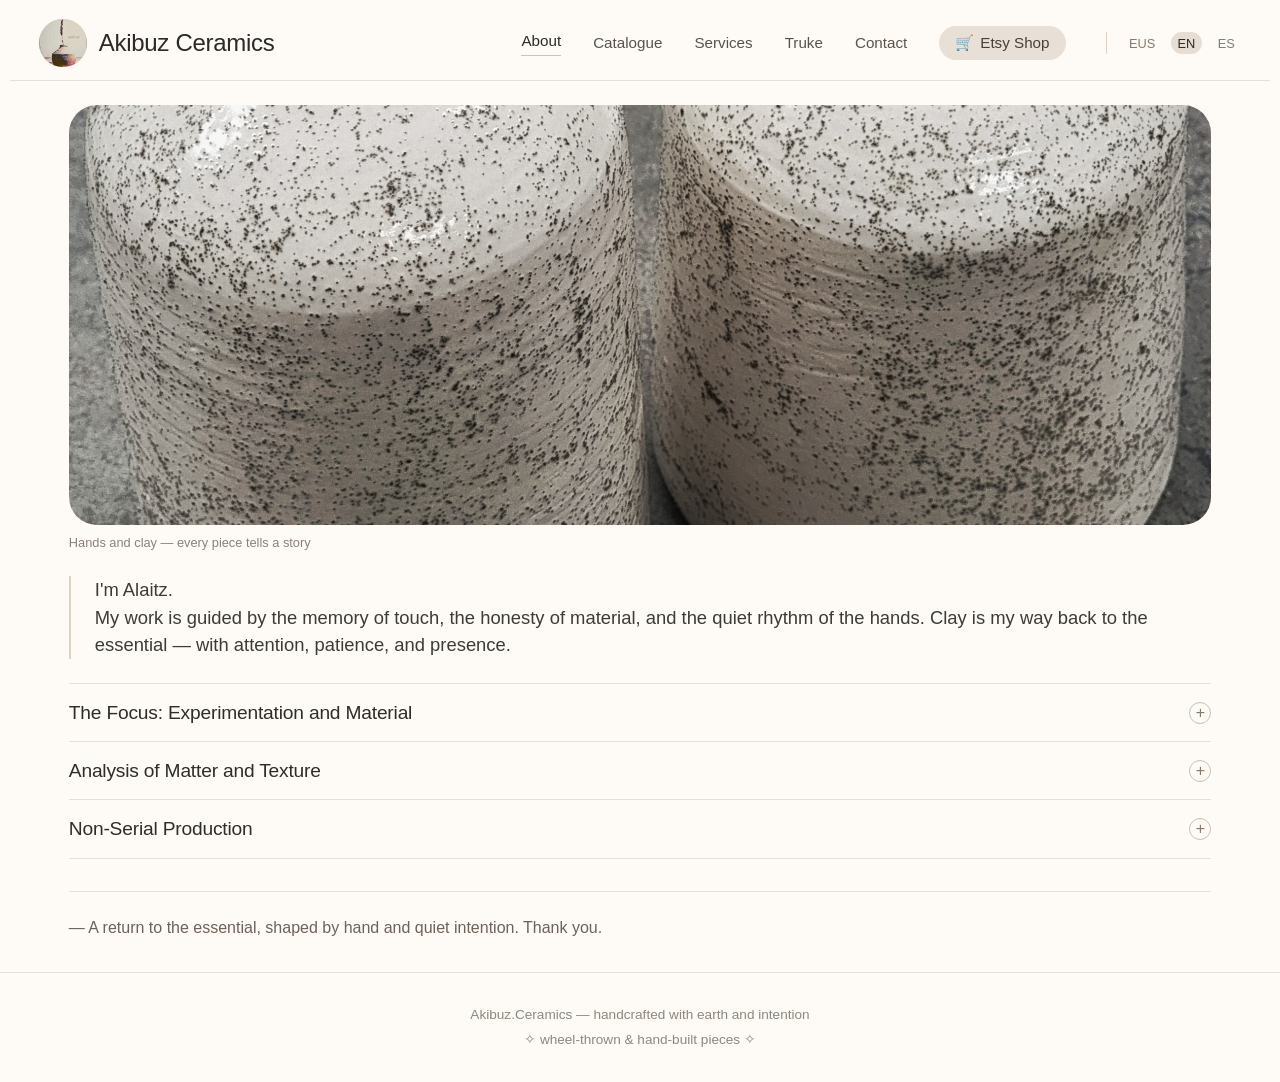
==== commit c1f19c70: "Add files via upload" ====
--- a/index.html
+++ b/index.html
@@ -15,7 +15,7 @@
   <meta property="og:image:alt"   content="Alaitz, ceramic artist at Akibuz Ceramics studio in the Basque Country">
   <meta property="og:locale"      content="en_GB">
   <meta property="og:locale:alternate" content="es_ES">
-  <meta property="og:locale:alternate" content="eu_EU">
+  <meta property="og:locale:alternate" content="eu_ES">
   <meta property="og:site_name"   content="Akibuz Ceramics">
 
   <!-- Twitter / X Card -->
@@ -189,7 +189,9 @@
     .about-hero {
       width: 100%;
       aspect-ratio: 16 / 9;
+      max-height: 420px;
       object-fit: cover;
+      object-position: center;
       border-radius: 28px;
       background: #ede5dc;
       display: block;
@@ -413,6 +415,92 @@
     .service-card.new-service .service-note {
       background: #e2d5c8;
       color: #5a3e2b;
+    }
+
+    /* truke page */
+    .truke-intro-block {
+      border-left: 2px solid #c8b8a8;
+      padding-left: 1.5rem;
+      margin: 1.5rem 0 2.5rem;
+      font-size: 1.08rem;
+      color: #3e3a36;
+      line-height: 1.75;
+    }
+
+    .truke-section-title {
+      font-weight: 500;
+      color: #8b7a6b;
+      letter-spacing: 0.04em;
+      text-transform: uppercase;
+      font-size: 0.8rem;
+      margin: 2rem 0 0.9rem;
+    }
+
+    .truke-examples {
+      display: grid;
+      grid-template-columns: repeat(auto-fill, minmax(240px, 1fr));
+      gap: 0.65rem;
+      margin-bottom: 2.5rem;
+    }
+
+    .truke-example {
+      background: #fdf8f3;
+      border: 1px solid #e7dfd7;
+      border-radius: 16px;
+      padding: 0.75rem 1rem;
+      font-size: 0.9rem;
+      color: #4a3f36;
+      line-height: 1.4;
+    }
+
+    .truke-steps {
+      display: flex;
+      flex-direction: column;
+      gap: 0.75rem;
+      margin-bottom: 2.5rem;
+    }
+
+    .truke-step {
+      display: flex;
+      align-items: flex-start;
+      gap: 1rem;
+    }
+
+    .truke-step-num {
+      width: 28px;
+      height: 28px;
+      border-radius: 50%;
+      background: #e7ddd2;
+      color: #4a3f36;
+      font-size: 0.85rem;
+      font-weight: 500;
+      display: flex;
+      align-items: center;
+      justify-content: center;
+      flex-shrink: 0;
+      margin-top: 1px;
+    }
+
+    .truke-step-text {
+      font-size: 0.95rem;
+      color: #3e3a36;
+      line-height: 1.6;
+      padding-top: 3px;
+    }
+
+    .truke-cta-row {
+      display: flex;
+      align-items: center;
+      gap: 1.2rem;
+      flex-wrap: wrap;
+      margin-bottom: 3rem;
+    }
+
+    .truke-note {
+      font-size: 0.78rem;
+      color: #9b8e84;
+      font-style: italic;
+      margin-top: 1rem;
     }
 
     /* contact */
@@ -557,6 +645,7 @@
     <a href="#" data-page="about" class="active" data-i18n="nav_about">About</a>
     <a href="#" data-page="catalogue" data-i18n="nav_catalogue">Catalogue</a>
     <a href="#" data-page="services" data-i18n="nav_services">Services</a>
+    <a href="#" data-page="truke" data-i18n="nav_truke">Truke</a>
     <a href="#" data-page="contact" data-i18n="nav_contact">Contact</a>
     <a href="https://www.etsy.com/shop/akibuz" target="_blank" rel="noopener noreferrer" class="etsy-link" data-i18n="etsy_shop">
       <span>🛒</span> <span data-i18n="etsy_text">Etsy Shop</span>
@@ -584,7 +673,8 @@
     nav_about: { eus: "Nori buruz", en: "About", es: "Sobre mí" },
     nav_catalogue: { eus: "Katalogoa", en: "Catalogue", es: "Catálogo" },
     nav_services: { eus: "Zerbitzuak", en: "Services", es: "Servicios" },
-    nav_contact: { eus: "Kontaktua", en: "Contact", es: "Contacto" },
+    nav_truke:    { eus: "Truke", en: "Truke", es: "Truke" },
+    nav_contact:  { eus: "Kontaktua", en: "Contact", es: "Contacto" },
     etsy_shop: { eus: "Etsy denda", en: "Etsy Shop", es: "Tienda Etsy" },
     etsy_text: { eus: "Etsy-n ikusi", en: "Shop on Etsy", es: "Ver en Etsy" },
     footer_text: { eus: "Akibuz Zeramika — Ukimenaren ingeniaritza, oraimenaren sua", en: "Akibuz Ceramics - Engineering touch, firing memory", es: "Akibuz Ceramics — Ingeniería del tacto, cociendo memoria" },
@@ -646,18 +736,39 @@
     cat_item2: { eus: "Errubera", en: "Wheel", es: "Rueda" },
     cat_item3: { eus: "Lur txirizko ontzia", en: "White Earth Bowl", es: "Cuenco de tierra blanca" },
     cat_item4: { eus: "Zeramika Lorontzia", en: "Ceramic Planter", es: "Maceta cerámica" },
-    cat_item5: { eus: "Ontziak Biluzik falimia", en: "Naked Vases family", es: "Familia de jarrones desnudos" },
+    cat_item5: { eus: "Ontzi biluzi familia", en: "Naked Vases family", es: "Familia de jarrones desnudos" },
     cat_item6: { eus: "Buztinezko botila", en: "Clay Bottle", es: "Botella de arcilla" },
     cat_item7: { eus: "Ontzi zurruna", en: "Mountain Jug", es: "Cuenco de monte" },
     cat_item8: { eus: "Gorri biluzia", en: "Naked Red", es: "Rojo desnudo" },
     cat_desc1: { eus: "Esku-zuz landutakoa, arei testura", en: "Hand-thrown, sand texture", es: "Torneado a mano, textura arena" },
     cat_desc2: { eus: "Harriztontzia beiraztatze organikoarekin", en: "Stoneware pitcher with organic glaze", es: "Pitcher de gres con esmalte orgánico" },
     cat_desc3: { eus: "Loreontzi berezia, kolore naturalak", en: "Unique planter with earthy tones", es: "Maceta única con tonos terrosos" },
-    cat_desc4: { eus: "Loreontzi berezia, kolore naturalak", en: "Unique planter with earthy tones", es: "Maceta única con tonos terrosos" }, 
+    cat_desc4: { eus: "Loreontzi berezia, kolore naturalak", en: "Unique planter, natural colours", es: "Maceta única, colores naturales" }, 
     cat_desc5: { eus: "Keztatutako akaberako pitxerra", en: "Smoked finish vase", es: "Jarrón con acabado ahumado" },
     cat_desc6: { eus: "Eguneroko errituetarako katilua", en: "Daily ritual bowl, matte finish", es: "Cuenco para ritual diario" },
     cat_desc7: { eus: "Lorontzi bakarra", en: "One-of-a-kind planter", es: "Maceta única" },
     cat_desc8: { eus: "Ur pitxer handia, antzinatasunak inspiratua", en: "Large water jug, antiquity inspired", es: "Cántaro grande de agua" },
+
+    truke_title:     { eus: "Truke", en: "Truke", es: "Truke" },
+    truke_sub:       { eus: "Diru-truke gabe. Eskuz egindakoaren trukean, eskuz egindakoa.", en: "No money. Handmade for handmade.", es: "Sin dinero. Hecho a mano por hecho a mano." },
+    truke_intro:     {
+      eus: "Trukea lan-logika bat da, ez merkatu bat. Zeramikazko pieza bat eskaintzen dut — eta zerbait elkarrizketatzeko aukera bilatzen dut: produktu bat, zerbitzu bat, ezagutza bat. Eskuz egindakoa bada, denborari balioa ematen badio, elkarrizketatzeko modukoa da.",
+      en: "Truke is a work logic, not a marketplace. I offer a ceramic piece — and I look for something to exchange: a product, a service, knowledge. If it is made by hand, if it values time, it is worth a conversation.",
+      es: "El truke es una lógica de trabajo, no un mercado. Ofrezco una pieza cerámica — y busco algo con qué intercambiarla: un producto, un servicio, un conocimiento. Si está hecho a mano, si valora el tiempo, merece una conversación."
+    },
+    truke_examples_title: { eus: "Adibideak", en: "Examples", es: "Ejemplos" },
+    truke_ex1:       { eus: "Katilu bat ↔ tokiko olio-ekoizlearen olioa", en: "A bowl ↔ oil from a local producer", es: "Un cuenco ↔ aceite de productor local" },
+    truke_ex2:       { eus: "Pitxer bat ↔ ilustrazioetako orri bat", en: "A jug ↔ a sheet of illustrations", es: "Un jarrón ↔ una lámina de ilustración" },
+    truke_ex3:       { eus: "Ontzi bat ↔ eskuz egindako ogia edo gozokia", en: "A vessel ↔ handmade bread or preserves", es: "Una pieza ↔ pan artesano o conservas" },
+    truke_ex4:       { eus: "Pieza bat ↔ argazki-saio bat", en: "A piece ↔ a photography session", es: "Una pieza ↔ una sesión de fotografía" },
+    truke_ex5:       { eus: "Pieza bat ↔ musika-saioa edo irakaskuntza", en: "A piece ↔ a music session or lesson", es: "Una pieza ↔ una clase o sesión de música" },
+    truke_ex6:       { eus: "Pieza bat ↔ landare edo haziak", en: "A piece ↔ plants or seeds", es: "Una pieza ↔ plantas o semillas" },
+    truke_how_title: { eus: "Nola funtzionatzen du?", en: "How does it work?", es: "¿Cómo funciona?" },
+    truke_step1:     { eus: "Idatzi zein pieza nahi duzun eta zer eskaintzen duzun.", en: "Write which piece you want and what you offer.", es: "Escríbeme qué pieza quieres y qué ofreces." },
+    truke_step2:     { eus: "Elkarrizketa bat egiten dugu balio-truke egokia zehazteko.", en: "We have a conversation to agree on a fair exchange.", es: "Tenemos una conversación para acordar un intercambio justo." },
+    truke_step3:     { eus: "Hitzarmena egiten dugu eta trukea burutzen dugu.", en: "We agree and complete the exchange.", es: "Acordamos y completamos el intercambio." },
+    truke_cta:       { eus: "Proposatu trukea", en: "Propose an exchange", es: "Proponer un intercambio" },
+    truke_note:      { eus: "* Trukea ez da denda bat. Onartzen dut edo ez, elkarrizketaren arabera.", en: "* Truke is not a shop. I may accept or not, depending on the conversation.", es: "* El truke no es una tienda. Puedo aceptar o no, según la conversación." },
 
     srv_title:       { eus: "Zerbitzuak", en: "Services", es: "Servicios" },
     srv_sub:         { eus: "Pieza bakoitza elkarrizketa batekin hasten da.", en: "Every piece begins with a conversation.", es: "Cada pieza comienza con una conversación." },
@@ -812,6 +923,35 @@
       ${cards}
     `;
   }
+  function renderTrukePage() {
+    const examples = ["truke_ex1","truke_ex2","truke_ex3","truke_ex4","truke_ex5","truke_ex6"];
+    const exCards = examples.map(k => `<div class="truke-example">${t(k)}</div>`).join('');
+    const steps = [
+      t("truke_step1"),
+      t("truke_step2"),
+      t("truke_step3")
+    ];
+    const stepHTML = steps.map((s,i) => `
+      <div class="truke-step">
+        <div class="truke-step-num">${i+1}</div>
+        <div class="truke-step-text">${s}</div>
+      </div>`).join('');
+
+    document.getElementById("mainContent").innerHTML = `
+      <h1 class="page-title">${t("truke_title")}</h1>
+      <p style="color:#5e5248; margin-bottom:0;">${t("truke_sub")}</p>
+      <div class="truke-intro-block">${t("truke_intro")}</div>
+      <div class="truke-section-title">${t("truke_examples_title")}</div>
+      <div class="truke-examples">${exCards}</div>
+      <div class="truke-section-title">${t("truke_how_title")}</div>
+      <div class="truke-steps">${stepHTML}</div>
+      <div class="truke-cta-row">
+        <a href="#" onclick="loadPage('contact'); return false;" class="btn">${t("truke_cta")}</a>
+      </div>
+      <p class="truke-note">${t("truke_note")}</p>
+    `;
+  }
+
   function renderServicesPage() {
     const services = [
       { nameKey:"srv1_name", descKey:"srv1_desc", noteKey:"srv1_note", icon:"◇", special:false },
@@ -845,11 +985,11 @@
           <div class="contact-detail"><strong>${t("contact_studio_label")}:</strong> ${t("contact_studio_val")}</div>
           <div class="contact-detail">
             <strong>${t("contact_instagram")}:</strong> 
-            <a href="https://www.instagram.com/akibuz.ceramics" target="_blank" rel="noopener noreferrer" style="display:inline-flex; align-items:center; gap:6px; color:#1111c; text-decoration:none;">
+            <a href="https://www.instagram.com/akibuz.ceramics" target="_blank" rel="noopener noreferrer" style="display:inline-flex; align-items:center; gap:6px; color:#111111; text-decoration:none;">
               <svg width="18" height="18" viewBox="0 0 24 24" fill="none" xmlns="http://www.w3.org/2000/svg">
-                <path d="M12 2.98C14.94 2.98 15.28 2.99 16.44 3.04C17.14 3.07 17.8 3.22 18.4 3.52C19.04 3.85 19.52 4.26 19.96 4.78C20.38 5.28 20.68 5.87 20.84 6.53C20.98 7.1 21.02 7.73 21.02 8.84C21.02 11.76 21.01 12.08 20.96 13.22C20.92 14.2 20.68 15.04 20.21 15.82C19.81 16.48 19.28 16.98 18.54 17.41C17.93 17.77 17.27 17.93 16.51 17.98C15.8 18.02 15.5 18.03 12 18.03C8.5 18.03 8.2 18.02 7.49 17.98C6.73 17.93 6.07 17.77 5.46 17.41C4.72 16.98 4.19 16.48 3.79 15.82C3.32 15.04 3.08 14.2 3.04 13.22C2.99 12.08 2.98 11.76 2.98 8.84C2.98 5.92 2.99 5.6 3.04 4.46C3.08 3.48 3.32 2.64 3.79 1.86C4.19 1.2 4.72 0.7 5.46 0.27C6.07 -0.09 6.73 -0.25 7.49 -0.3C8.2 -0.34 8.5 -0.35 12 -0.35C15.5 -0.35 15.8 -0.34 16.51 -0.3C17.27 -0.25 17.93 -0.09 18.54 0.27C19.28 0.7 19.81 1.2 20.21 1.86C20.68 2.64 20.92 3.48 20.96 4.46C21.01 5.6 21.02 5.92 21.02 8.84Z" fill="#E4405F"/>
-                <circle cx="12" cy="12" r="3.5" fill="white"/>
-                <circle cx="17" cy="7" r="1.5" fill="white"/>
+                <rect x="2" y="2" width="20" height="20" rx="5" ry="5" stroke="#E4405F" stroke-width="2" fill="none"/>
+                <circle cx="12" cy="12" r="4" stroke="#E4405F" stroke-width="2" fill="none"/>
+                <circle cx="17.5" cy="6.5" r="1.2" fill="#E4405F"/>
               </svg>
               @akibuz.ceramics
             </a>
@@ -907,6 +1047,7 @@
     if(page === "about") renderAboutPage();
     else if(page === "catalogue") renderCataloguePage();
     else if(page === "services") renderServicesPage();
+    else if(page === "truke") renderTrukePage();
     else if(page === "contact") renderContactPage();
     document.querySelectorAll("#navLinks a[data-page]").forEach(link => {
       if(link.getAttribute("data-page") === page) link.classList.add("active");
@@ -925,6 +1066,7 @@
     if(currentPage === "about") renderAboutPage();
     else if(currentPage === "catalogue") renderCataloguePage();
     else if(currentPage === "services") renderServicesPage();
+    else if(currentPage === "truke") renderTrukePage();
     else if(currentPage === "contact") renderContactPage();
     
     document.querySelectorAll(".lang-btn").forEach(btn => {
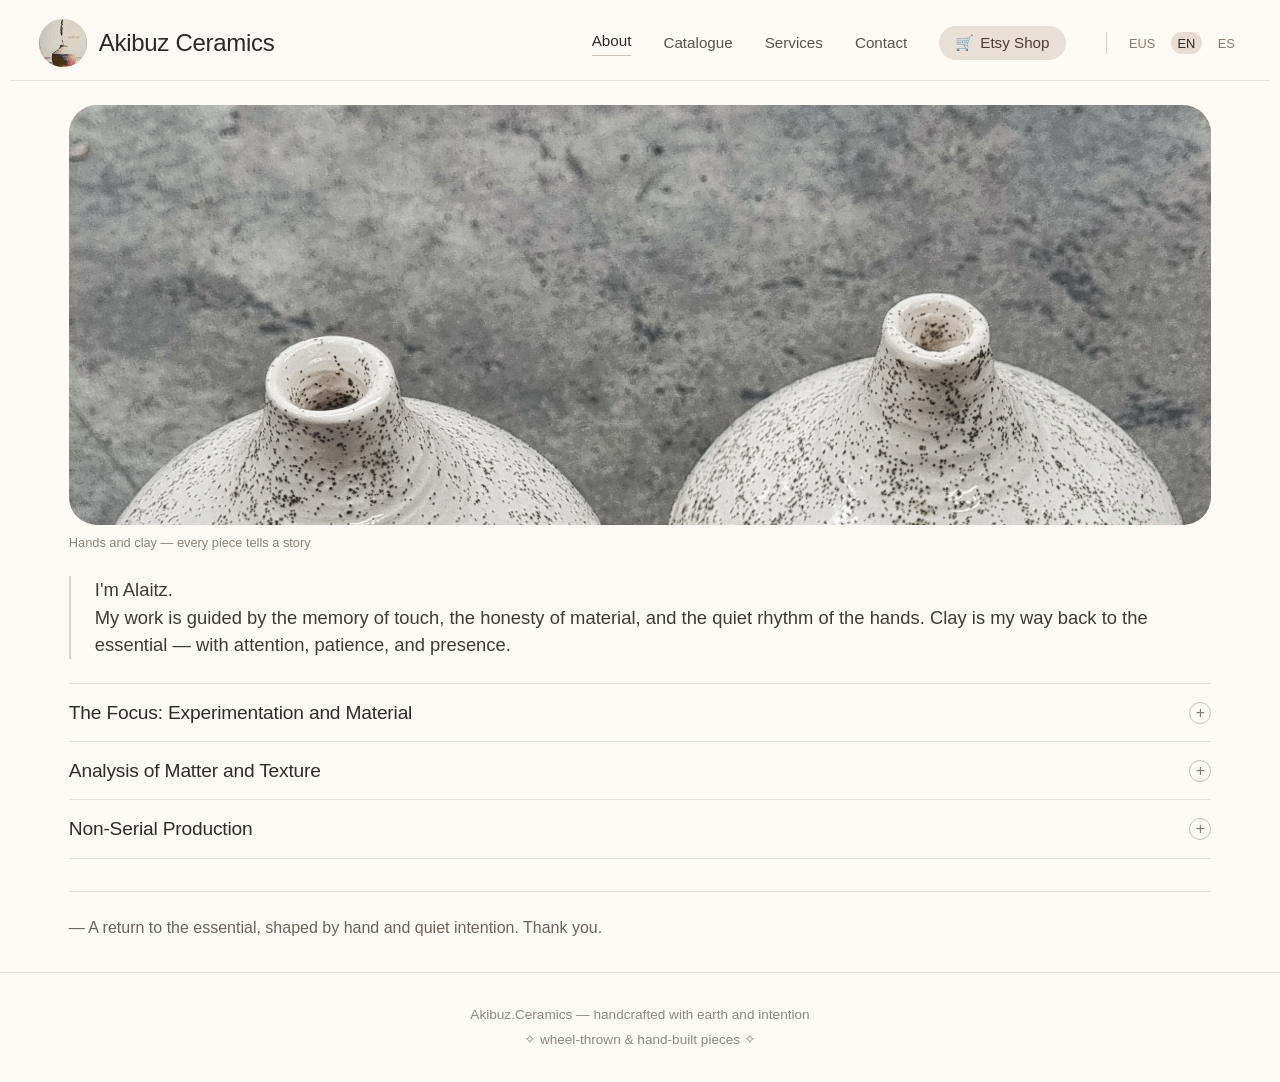
==== commit b0de095a: "Add files via upload" ====
--- a/index.html
+++ b/index.html
@@ -191,7 +191,7 @@
       aspect-ratio: 16 / 9;
       max-height: 420px;
       object-fit: cover;
-      object-position: center;
+      object-position: center 20%;
       border-radius: 28px;
       background: #ede5dc;
       display: block;
@@ -417,91 +417,6 @@
       color: #5a3e2b;
     }
 
-    /* truke page */
-    .truke-intro-block {
-      border-left: 2px solid #c8b8a8;
-      padding-left: 1.5rem;
-      margin: 1.5rem 0 2.5rem;
-      font-size: 1.08rem;
-      color: #3e3a36;
-      line-height: 1.75;
-    }
-
-    .truke-section-title {
-      font-weight: 500;
-      color: #8b7a6b;
-      letter-spacing: 0.04em;
-      text-transform: uppercase;
-      font-size: 0.8rem;
-      margin: 2rem 0 0.9rem;
-    }
-
-    .truke-examples {
-      display: grid;
-      grid-template-columns: repeat(auto-fill, minmax(240px, 1fr));
-      gap: 0.65rem;
-      margin-bottom: 2.5rem;
-    }
-
-    .truke-example {
-      background: #fdf8f3;
-      border: 1px solid #e7dfd7;
-      border-radius: 16px;
-      padding: 0.75rem 1rem;
-      font-size: 0.9rem;
-      color: #4a3f36;
-      line-height: 1.4;
-    }
-
-    .truke-steps {
-      display: flex;
-      flex-direction: column;
-      gap: 0.75rem;
-      margin-bottom: 2.5rem;
-    }
-
-    .truke-step {
-      display: flex;
-      align-items: flex-start;
-      gap: 1rem;
-    }
-
-    .truke-step-num {
-      width: 28px;
-      height: 28px;
-      border-radius: 50%;
-      background: #e7ddd2;
-      color: #4a3f36;
-      font-size: 0.85rem;
-      font-weight: 500;
-      display: flex;
-      align-items: center;
-      justify-content: center;
-      flex-shrink: 0;
-      margin-top: 1px;
-    }
-
-    .truke-step-text {
-      font-size: 0.95rem;
-      color: #3e3a36;
-      line-height: 1.6;
-      padding-top: 3px;
-    }
-
-    .truke-cta-row {
-      display: flex;
-      align-items: center;
-      gap: 1.2rem;
-      flex-wrap: wrap;
-      margin-bottom: 3rem;
-    }
-
-    .truke-note {
-      font-size: 0.78rem;
-      color: #9b8e84;
-      font-style: italic;
-      margin-top: 1rem;
-    }
 
     /* contact */
     .contact-wrapper {
@@ -645,7 +560,7 @@
     <a href="#" data-page="about" class="active" data-i18n="nav_about">About</a>
     <a href="#" data-page="catalogue" data-i18n="nav_catalogue">Catalogue</a>
     <a href="#" data-page="services" data-i18n="nav_services">Services</a>
-    <a href="#" data-page="truke" data-i18n="nav_truke">Truke</a>
+
     <a href="#" data-page="contact" data-i18n="nav_contact">Contact</a>
     <a href="https://www.etsy.com/shop/akibuz" target="_blank" rel="noopener noreferrer" class="etsy-link" data-i18n="etsy_shop">
       <span>🛒</span> <span data-i18n="etsy_text">Etsy Shop</span>
@@ -673,7 +588,7 @@
     nav_about: { eus: "Nori buruz", en: "About", es: "Sobre mí" },
     nav_catalogue: { eus: "Katalogoa", en: "Catalogue", es: "Catálogo" },
     nav_services: { eus: "Zerbitzuak", en: "Services", es: "Servicios" },
-    nav_truke:    { eus: "Truke", en: "Truke", es: "Truke" },
+
     nav_contact:  { eus: "Kontaktua", en: "Contact", es: "Contacto" },
     etsy_shop: { eus: "Etsy denda", en: "Etsy Shop", es: "Tienda Etsy" },
     etsy_text: { eus: "Etsy-n ikusi", en: "Shop on Etsy", es: "Ver en Etsy" },
@@ -749,26 +664,6 @@
     cat_desc7: { eus: "Lorontzi bakarra", en: "One-of-a-kind planter", es: "Maceta única" },
     cat_desc8: { eus: "Ur pitxer handia, antzinatasunak inspiratua", en: "Large water jug, antiquity inspired", es: "Cántaro grande de agua" },
 
-    truke_title:     { eus: "Truke", en: "Truke", es: "Truke" },
-    truke_sub:       { eus: "Diru-truke gabe. Eskuz egindakoaren trukean, eskuz egindakoa.", en: "No money. Handmade for handmade.", es: "Sin dinero. Hecho a mano por hecho a mano." },
-    truke_intro:     {
-      eus: "Trukea lan-logika bat da, ez merkatu bat. Zeramikazko pieza bat eskaintzen dut — eta zerbait elkarrizketatzeko aukera bilatzen dut: produktu bat, zerbitzu bat, ezagutza bat. Eskuz egindakoa bada, denborari balioa ematen badio, elkarrizketatzeko modukoa da.",
-      en: "Truke is a work logic, not a marketplace. I offer a ceramic piece — and I look for something to exchange: a product, a service, knowledge. If it is made by hand, if it values time, it is worth a conversation.",
-      es: "El truke es una lógica de trabajo, no un mercado. Ofrezco una pieza cerámica — y busco algo con qué intercambiarla: un producto, un servicio, un conocimiento. Si está hecho a mano, si valora el tiempo, merece una conversación."
-    },
-    truke_examples_title: { eus: "Adibideak", en: "Examples", es: "Ejemplos" },
-    truke_ex1:       { eus: "Katilu bat ↔ tokiko olio-ekoizlearen olioa", en: "A bowl ↔ oil from a local producer", es: "Un cuenco ↔ aceite de productor local" },
-    truke_ex2:       { eus: "Pitxer bat ↔ ilustrazioetako orri bat", en: "A jug ↔ a sheet of illustrations", es: "Un jarrón ↔ una lámina de ilustración" },
-    truke_ex3:       { eus: "Ontzi bat ↔ eskuz egindako ogia edo gozokia", en: "A vessel ↔ handmade bread or preserves", es: "Una pieza ↔ pan artesano o conservas" },
-    truke_ex4:       { eus: "Pieza bat ↔ argazki-saio bat", en: "A piece ↔ a photography session", es: "Una pieza ↔ una sesión de fotografía" },
-    truke_ex5:       { eus: "Pieza bat ↔ musika-saioa edo irakaskuntza", en: "A piece ↔ a music session or lesson", es: "Una pieza ↔ una clase o sesión de música" },
-    truke_ex6:       { eus: "Pieza bat ↔ landare edo haziak", en: "A piece ↔ plants or seeds", es: "Una pieza ↔ plantas o semillas" },
-    truke_how_title: { eus: "Nola funtzionatzen du?", en: "How does it work?", es: "¿Cómo funciona?" },
-    truke_step1:     { eus: "Idatzi zein pieza nahi duzun eta zer eskaintzen duzun.", en: "Write which piece you want and what you offer.", es: "Escríbeme qué pieza quieres y qué ofreces." },
-    truke_step2:     { eus: "Elkarrizketa bat egiten dugu balio-truke egokia zehazteko.", en: "We have a conversation to agree on a fair exchange.", es: "Tenemos una conversación para acordar un intercambio justo." },
-    truke_step3:     { eus: "Hitzarmena egiten dugu eta trukea burutzen dugu.", en: "We agree and complete the exchange.", es: "Acordamos y completamos el intercambio." },
-    truke_cta:       { eus: "Proposatu trukea", en: "Propose an exchange", es: "Proponer un intercambio" },
-    truke_note:      { eus: "* Trukea ez da denda bat. Onartzen dut edo ez, elkarrizketaren arabera.", en: "* Truke is not a shop. I may accept or not, depending on the conversation.", es: "* El truke no es una tienda. Puedo aceptar o no, según la conversación." },
 
     srv_title:       { eus: "Zerbitzuak", en: "Services", es: "Servicios" },
     srv_sub:         { eus: "Pieza bakoitza elkarrizketa batekin hasten da.", en: "Every piece begins with a conversation.", es: "Cada pieza comienza con una conversación." },
@@ -921,34 +816,6 @@
         <a href="https://www.etsy.com/shop/akibuz" target="_blank" rel="noopener noreferrer" style="color:#5a3e2b; text-decoration:underline; text-underline-offset:3px;">Etsy</a>
       </p>
       ${cards}
-    `;
-  }
-  function renderTrukePage() {
-    const examples = ["truke_ex1","truke_ex2","truke_ex3","truke_ex4","truke_ex5","truke_ex6"];
-    const exCards = examples.map(k => `<div class="truke-example">${t(k)}</div>`).join('');
-    const steps = [
-      t("truke_step1"),
-      t("truke_step2"),
-      t("truke_step3")
-    ];
-    const stepHTML = steps.map((s,i) => `
-      <div class="truke-step">
-        <div class="truke-step-num">${i+1}</div>
-        <div class="truke-step-text">${s}</div>
-      </div>`).join('');
-
-    document.getElementById("mainContent").innerHTML = `
-      <h1 class="page-title">${t("truke_title")}</h1>
-      <p style="color:#5e5248; margin-bottom:0;">${t("truke_sub")}</p>
-      <div class="truke-intro-block">${t("truke_intro")}</div>
-      <div class="truke-section-title">${t("truke_examples_title")}</div>
-      <div class="truke-examples">${exCards}</div>
-      <div class="truke-section-title">${t("truke_how_title")}</div>
-      <div class="truke-steps">${stepHTML}</div>
-      <div class="truke-cta-row">
-        <a href="#" onclick="loadPage('contact'); return false;" class="btn">${t("truke_cta")}</a>
-      </div>
-      <p class="truke-note">${t("truke_note")}</p>
     `;
   }
 
@@ -1047,7 +914,6 @@
     if(page === "about") renderAboutPage();
     else if(page === "catalogue") renderCataloguePage();
     else if(page === "services") renderServicesPage();
-    else if(page === "truke") renderTrukePage();
     else if(page === "contact") renderContactPage();
     document.querySelectorAll("#navLinks a[data-page]").forEach(link => {
       if(link.getAttribute("data-page") === page) link.classList.add("active");
@@ -1066,7 +932,6 @@
     if(currentPage === "about") renderAboutPage();
     else if(currentPage === "catalogue") renderCataloguePage();
     else if(currentPage === "services") renderServicesPage();
-    else if(currentPage === "truke") renderTrukePage();
     else if(currentPage === "contact") renderContactPage();
     
     document.querySelectorAll(".lang-btn").forEach(btn => {
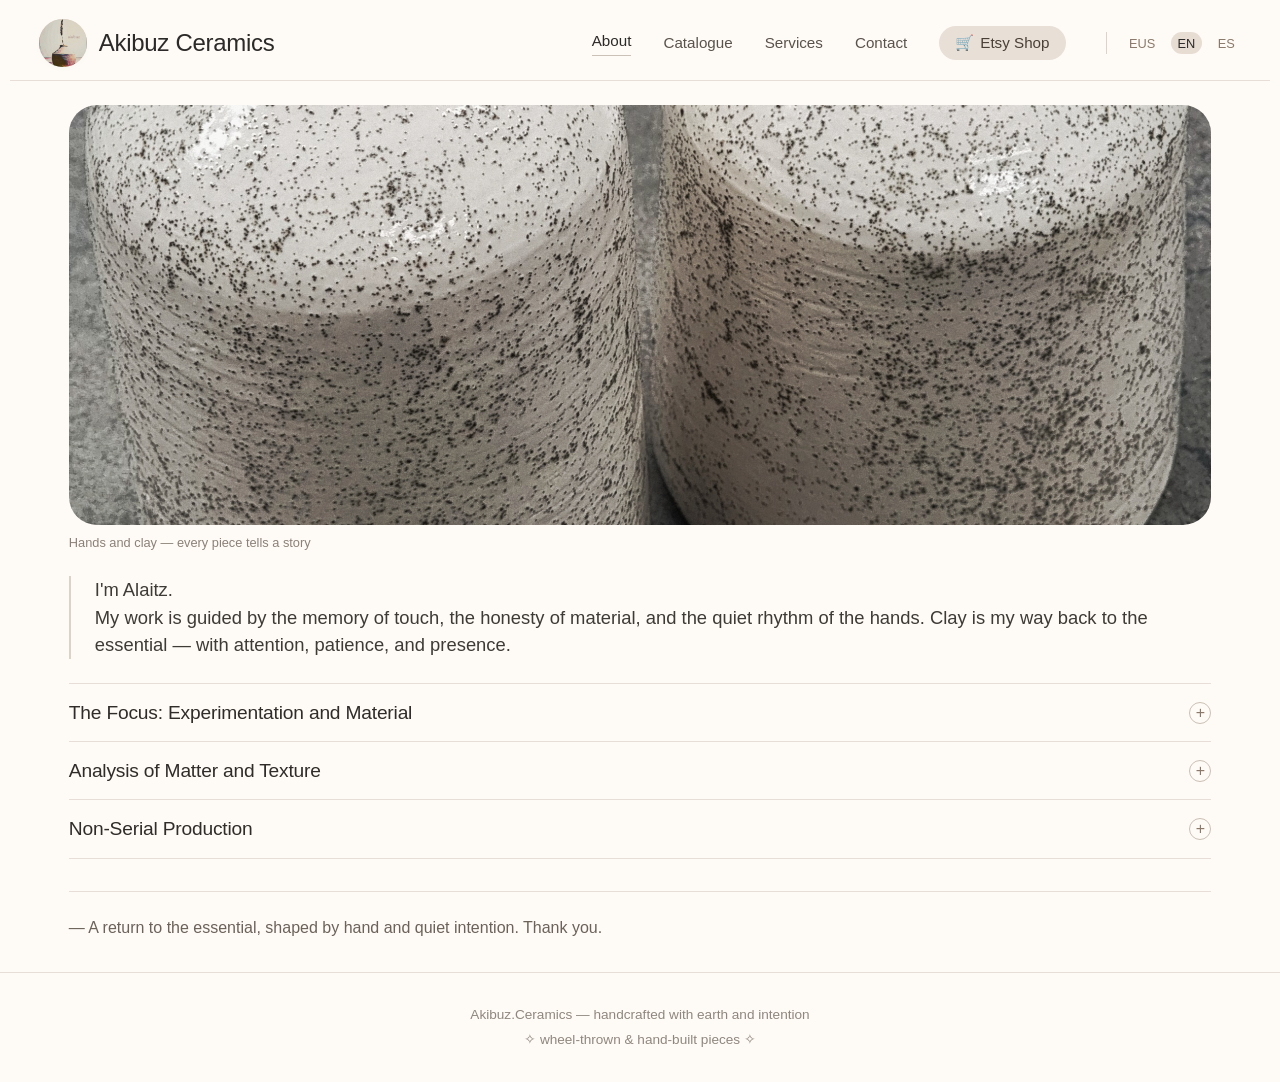
==== commit 6f67b163: "Update index.html" ====
--- a/index.html
+++ b/index.html
@@ -191,7 +191,7 @@
       aspect-ratio: 16 / 9;
       max-height: 420px;
       object-fit: cover;
-      object-position: center 20%;
+      object-position: center 50%;
       border-radius: 28px;
       background: #ede5dc;
       display: block;
@@ -337,8 +337,11 @@
       width: 100%;
       aspect-ratio: 1 / 1;
       object-fit: cover;
+      object-position: center 50%;
       background: #e9e0d6;
       display: block;
+      transform: scale(0.9);
+      transform-origin: center 50%;
     }
 
     .card-info {
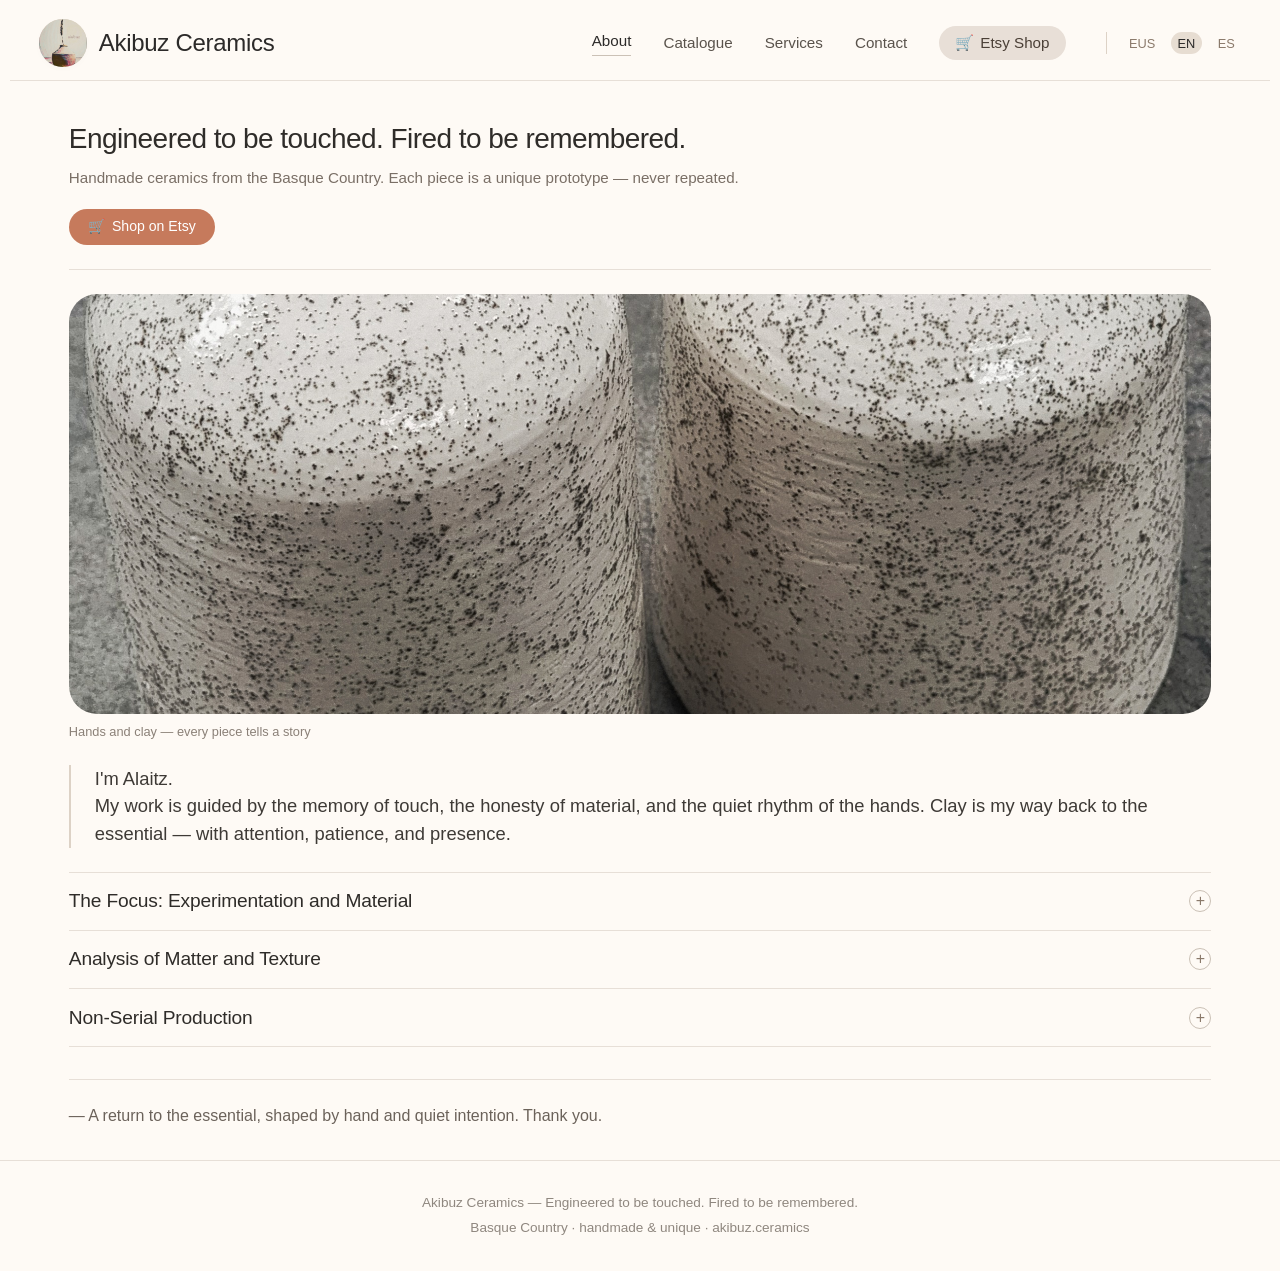
==== commit f07abd5d: "Add files via upload" ====
--- a/index.html
+++ b/index.html
@@ -3,14 +3,14 @@
 <head>
   <meta charset="UTF-8">
   <meta name="viewport" content="width=device-width, initial-scale=1.0, viewport-fit=cover">
-  <title>Akibuz Ceramics — Ukimenaren ingenieritza, memoriaren sua | Engineering touch, firing memory</title>
-  <meta name="description" content="Akibuz Ceramics: handmade pottery from the Basque Country. Unique stoneware pieces, glaze chemistry, and artisanal ceramics by Alaitz.">
+  <title>Akibuz Ceramics — Engineered to be touched. Fired to be remembered.</title>
+  <meta name="description" content="Akibuz Ceramics by Alaitz — handmade stoneware and earthware from the Basque Country. Glaze chemistry, kiln experiments, unique prototypes. Engineered to be touched, fired to be remembered. Shop on Etsy.">
 
   <!-- Open Graph -->
   <meta property="og:type"        content="website">
   <meta property="og:url"         content="https://akibuz.com/">
-  <meta property="og:title"       content="Akibuz Ceramics — Engineering touch, firing memory">
-  <meta property="og:description" content="Handmade ceramics from the Basque Country. Each piece is a unique prototype: stoneware, glaze chemistry, slow process. Shop on Etsy.">
+  <meta property="og:title"       content="Akibuz Ceramics — Engineered to be touched. Fired to be remembered.">
+  <meta property="og:description" content="Akibuz Ceramics by Alaitz — handmade stoneware and earthware from the Basque Country. Glaze chemistry, kiln experiments, unique prototypes. Each piece engineered to be touched, fired to be remembered. Shop on Etsy.">
   <meta property="og:image"       content="https://akibuz.com/1000029529.jpg">
   <meta property="og:image:alt"   content="Alaitz, ceramic artist at Akibuz Ceramics studio in the Basque Country">
   <meta property="og:locale"      content="en_GB">
@@ -20,8 +20,8 @@
 
   <!-- Twitter / X Card -->
   <meta name="twitter:card"        content="summary_large_image">
-  <meta name="twitter:title"       content="Akibuz Ceramics — Engineering touch, firing memory">
-  <meta name="twitter:description" content="Handmade ceramics from the Basque Country. Unique stoneware pieces by Alaitz.">
+  <meta name="twitter:title"       content="Akibuz Ceramics — Engineered to be touched. Fired to be remembered.">
+  <meta name="twitter:description" content="Handmade ceramics from the Basque Country. Unique prototypes by Alaitz — engineered to be touched, fired to be remembered.">
   <meta name="twitter:image"       content="https://akibuz.com/1000029529.jpg">
   <style>
     /* ---------- RESET & GLOBAL ---------- */
@@ -183,6 +183,48 @@
       margin: 2rem 0 0.8rem;
       letter-spacing: -0.02em;
       color: #2f2c29;
+    }
+
+    /* ---------- HERO FRASE SELLO ---------- */
+    .brand-hero {
+      padding: 2.5rem 0 1.5rem;
+      border-bottom: 1px solid #e7dfd7;
+      margin-bottom: 0.5rem;
+    }
+    .brand-hero-tagline {
+      font-size: 1.75rem;
+      font-weight: 420;
+      letter-spacing: -0.02em;
+      color: #2f2c29;
+      line-height: 1.25;
+      margin-bottom: 0.6rem;
+    }
+    .brand-hero-tagline em {
+      color: #C67A5C;
+      font-style: normal;
+    }
+    .brand-hero-sub {
+      font-size: 0.95rem;
+      color: #7a6f66;
+      margin-bottom: 1.2rem;
+      line-height: 1.6;
+    }
+    .hero-etsy-btn {
+      display: inline-flex;
+      align-items: center;
+      gap: 6px;
+      background: #C67A5C;
+      color: #fff;
+      text-decoration: none;
+      padding: 0.45rem 1.2rem;
+      border-radius: 40px;
+      font-size: 0.88rem;
+      font-weight: 500;
+      transition: background 0.2s, transform 0.1s;
+    }
+    .hero-etsy-btn:hover {
+      background: #b5694d;
+      transform: translateY(-1px);
     }
 
     /* ---------- ABOUT PAGE NARRATIVE ---------- */
@@ -581,8 +623,8 @@
 </main>
 
 <footer class="site-footer">
-  <p data-i18n="footer_text">Akibuz.Ceramics — handcrafted with earth and intention</p>
-  <p style="margin-top: 0.3rem;">✧ <span data-i18n="footer_tagline">wheel-thrown & hand-built pieces</span> ✧</p>
+  <p data-i18n="footer_text">Akibuz Ceramics — Engineered to be touched. Fired to be remembered.</p>
+  <p style="margin-top: 0.3rem;"><span data-i18n="footer_tagline">Basque Country · handmade & unique · akibuz.ceramics</span></p>
 </footer>
 
 <script>
@@ -595,8 +637,10 @@
     nav_contact:  { eus: "Kontaktua", en: "Contact", es: "Contacto" },
     etsy_shop: { eus: "Etsy denda", en: "Etsy Shop", es: "Tienda Etsy" },
     etsy_text: { eus: "Etsy-n ikusi", en: "Shop on Etsy", es: "Ver en Etsy" },
-    footer_text: { eus: "Akibuz Zeramika — Ukimenaren ingeniaritza, oraimenaren sua", en: "Akibuz Ceramics - Engineering touch, firing memory", es: "Akibuz Ceramics — Ingeniería del tacto, cociendo memoria" },
-    footer_tagline: { eus: "tornuan & eskuz egindako piezak", en: "wheel-thrown & hand-built pieces", es: "piezas torneadas y modeladas a mano" },
+    footer_text: { eus: "Akibuz Zeramika — Ukitzeko diseinatua. Gogoan izateko errea.", en: "Akibuz Ceramics — Engineered to be touched. Fired to be remembered.", es: "Akibuz Ceramics — Diseñada para ser tocada. Cocida para ser recordada." },
+    footer_tagline: { eus: "Euskal Herrian, eskuz eta suaz · akibuz.ceramics", en: "Basque Country · handmade & unique · akibuz.ceramics", es: "País Vasco · hecho a mano · akibuz.ceramics" },
+    hero_tagline: { eus: "Ukitzeko diseinatua. Gogoan izateko errea.", en: "Engineered to be touched. Fired to be remembered.", es: "Diseñada para ser tocada. Cocida para ser recordada." },
+    hero_sub: { eus: "Euskal Herriko zeramika eskuarekin egina. Prototipo bakarrak — inoiz errepikatu gabe.", en: "Handmade ceramics from the Basque Country. Each piece is a unique prototype — never repeated.", es: "Cerámica hecha a mano desde el País Vasco. Cada pieza es un prototipo único — nunca repetido." },
     about_title: { eus: "Nori buruz", en: "About me", es: "Sobre mí" },
     about_caption: { eus: "Eskuak eta buztina — pieza bakoitzak istorio bat kontatzen du", en: "Hands and clay — every piece tells a story", es: "Manos y arcilla — cada pieza cuenta una historia" },
     about_intro_text: { 
@@ -732,6 +776,13 @@
 
   function renderAboutPage() {
     const html = `
+      <div class="brand-hero">
+        <p class="brand-hero-tagline">${t("hero_tagline")}</p>
+        <p class="brand-hero-sub">${t("hero_sub")}</p>
+        <a href="https://www.etsy.com/shop/akibuz" target="_blank" rel="noopener noreferrer" class="hero-etsy-btn">
+          🛒 <span>${currentLang === 'eus' ? 'Etsy-n ikusi' : currentLang === 'es' ? 'Ver en Etsy' : 'Shop on Etsy'}</span>
+        </a>
+      </div>
       <img class="about-hero" src="${artistPortrait}" alt="Alaitz — Akibuz Ceramics">
       <div class="caption" style="margin-bottom:1rem;">${t("about_caption")}</div>
       <div class="about-intro">${t("about_intro_text").replace(/\n/g,'<br>')}</div>
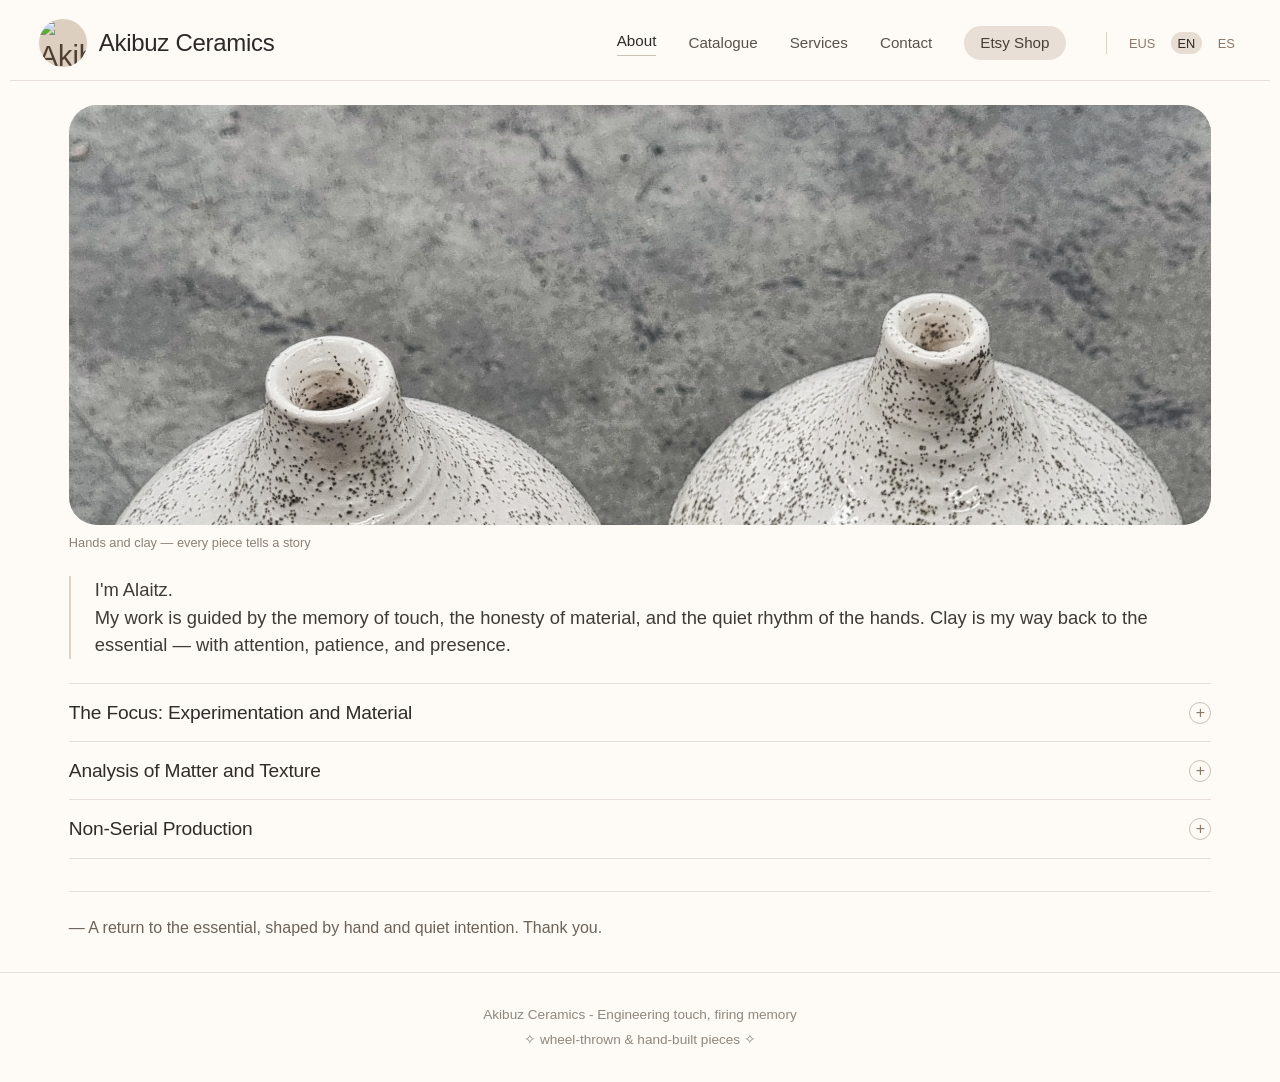
==== commit 301fdecd: "Add files via upload" ====
--- a/index.html
+++ b/index.html
@@ -1,28 +1,28 @@
 <!DOCTYPE html>
-<html lang="en">
-<head>
-  <meta charset="UTF-8">
+<!-- saved from url=(0032)https://akibuz.github.io/Akibuz/ -->
+<html lang="en"><head><meta http-equiv="Content-Type" content="text/html; charset=UTF-8">
+  
   <meta name="viewport" content="width=device-width, initial-scale=1.0, viewport-fit=cover">
-  <title>Akibuz Ceramics — Engineered to be touched. Fired to be remembered.</title>
-  <meta name="description" content="Akibuz Ceramics by Alaitz — handmade stoneware and earthware from the Basque Country. Glaze chemistry, kiln experiments, unique prototypes. Engineered to be touched, fired to be remembered. Shop on Etsy.">
+  <title>Akibuz Ceramics — Ukimenaren ingenieritza, memoriaren sua | Engineering touch, firing memory</title>
+  <meta name="description" content="Akibuz Ceramics: handmade pottery from the Basque Country. Unique stoneware pieces, glaze chemistry, and artisanal ceramics by Alaitz.">
 
   <!-- Open Graph -->
-  <meta property="og:type"        content="website">
-  <meta property="og:url"         content="https://akibuz.com/">
-  <meta property="og:title"       content="Akibuz Ceramics — Engineered to be touched. Fired to be remembered.">
-  <meta property="og:description" content="Akibuz Ceramics by Alaitz — handmade stoneware and earthware from the Basque Country. Glaze chemistry, kiln experiments, unique prototypes. Each piece engineered to be touched, fired to be remembered. Shop on Etsy.">
-  <meta property="og:image"       content="https://akibuz.com/1000029529.jpg">
-  <meta property="og:image:alt"   content="Alaitz, ceramic artist at Akibuz Ceramics studio in the Basque Country">
-  <meta property="og:locale"      content="en_GB">
+  <meta property="og:type" content="website">
+  <meta property="og:url" content="https://akibuz.com/">
+  <meta property="og:title" content="Akibuz Ceramics — Engineering touch, firing memory">
+  <meta property="og:description" content="Handmade ceramics from the Basque Country. Each piece is a unique prototype: stoneware, glaze chemistry, slow process. Shop on Etsy.">
+  <meta property="og:image" content="https://akibuz.com/1000029529.jpg">
+  <meta property="og:image:alt" content="Alaitz, ceramic artist at Akibuz Ceramics studio in the Basque Country">
+  <meta property="og:locale" content="en_GB">
   <meta property="og:locale:alternate" content="es_ES">
   <meta property="og:locale:alternate" content="eu_ES">
-  <meta property="og:site_name"   content="Akibuz Ceramics">
+  <meta property="og:site_name" content="Akibuz Ceramics">
 
   <!-- Twitter / X Card -->
-  <meta name="twitter:card"        content="summary_large_image">
-  <meta name="twitter:title"       content="Akibuz Ceramics — Engineered to be touched. Fired to be remembered.">
-  <meta name="twitter:description" content="Handmade ceramics from the Basque Country. Unique prototypes by Alaitz — engineered to be touched, fired to be remembered.">
-  <meta name="twitter:image"       content="https://akibuz.com/1000029529.jpg">
+  <meta name="twitter:card" content="summary_large_image">
+  <meta name="twitter:title" content="Akibuz Ceramics — Engineering touch, firing memory">
+  <meta name="twitter:description" content="Handmade ceramics from the Basque Country. Unique stoneware pieces by Alaitz.">
+  <meta name="twitter:image" content="https://akibuz.com/1000029529.jpg">
   <style>
     /* ---------- RESET & GLOBAL ---------- */
     * {
@@ -185,55 +185,13 @@
       color: #2f2c29;
     }
 
-    /* ---------- HERO FRASE SELLO ---------- */
-    .brand-hero {
-      padding: 2.5rem 0 1.5rem;
-      border-bottom: 1px solid #e7dfd7;
-      margin-bottom: 0.5rem;
-    }
-    .brand-hero-tagline {
-      font-size: 1.75rem;
-      font-weight: 420;
-      letter-spacing: -0.02em;
-      color: #2f2c29;
-      line-height: 1.25;
-      margin-bottom: 0.6rem;
-    }
-    .brand-hero-tagline em {
-      color: #C67A5C;
-      font-style: normal;
-    }
-    .brand-hero-sub {
-      font-size: 0.95rem;
-      color: #7a6f66;
-      margin-bottom: 1.2rem;
-      line-height: 1.6;
-    }
-    .hero-etsy-btn {
-      display: inline-flex;
-      align-items: center;
-      gap: 6px;
-      background: #C67A5C;
-      color: #fff;
-      text-decoration: none;
-      padding: 0.45rem 1.2rem;
-      border-radius: 40px;
-      font-size: 0.88rem;
-      font-weight: 500;
-      transition: background 0.2s, transform 0.1s;
-    }
-    .hero-etsy-btn:hover {
-      background: #b5694d;
-      transform: translateY(-1px);
-    }
-
     /* ---------- ABOUT PAGE NARRATIVE ---------- */
     .about-hero {
       width: 100%;
       aspect-ratio: 16 / 9;
       max-height: 420px;
       object-fit: cover;
-      object-position: center 50%;
+      object-position: center 20%;
       border-radius: 28px;
       background: #ede5dc;
       display: block;
@@ -379,11 +337,11 @@
       width: 100%;
       aspect-ratio: 1 / 1;
       object-fit: cover;
-      object-position: center 50%;
+      object-position: center 70%;
       background: #e9e0d6;
       display: block;
       transform: scale(0.9);
-      transform-origin: center 50%;
+      transform-origin: center 70%;
     }
 
     .card-info {
@@ -586,45 +544,78 @@
 <header class="site-header">
   <div class="logo-area">
     <div class="logo-img">
-      <img src="logo.png" alt="Akibuz Ceramics logo" id="logoImage">
+      <img src="./Akibuz Ceramics — Ukimenaren ingenieritza, memoriaren sua _ Engineering touch, firing memory_files/logo.png" alt="Akibuz Ceramics logo" id="logoImage">
     </div>
-    <div class="logo-text"><a href="#" id="logoLink">Akibuz Ceramics</a></div>
+    <div class="logo-text"><a href="https://akibuz.github.io/Akibuz/#" id="logoLink">Akibuz Ceramics</a></div>
   </div>
   <button class="menu-toggle" id="menuToggle" aria-label="Abrir menú" aria-expanded="false" aria-controls="navLinks">
     <svg id="iconMenu" width="24" height="24" viewBox="0 0 24 24" fill="none" stroke="currentColor" stroke-width="1.8" stroke-linecap="round">
-      <line x1="3" y1="6"  x2="21" y2="6"/>
-      <line x1="3" y1="12" x2="21" y2="12"/>
-      <line x1="3" y1="18" x2="21" y2="18"/>
+      <line x1="3" y1="6" x2="21" y2="6"></line>
+      <line x1="3" y1="12" x2="21" y2="12"></line>
+      <line x1="3" y1="18" x2="21" y2="18"></line>
     </svg>
     <svg id="iconClose" width="24" height="24" viewBox="0 0 24 24" fill="none" stroke="currentColor" stroke-width="1.8" stroke-linecap="round" style="display:none">
-      <line x1="4" y1="4" x2="20" y2="20"/>
-      <line x1="20" y1="4" x2="4" y2="20"/>
+      <line x1="4" y1="4" x2="20" y2="20"></line>
+      <line x1="20" y1="4" x2="4" y2="20"></line>
     </svg>
   </button>
   <div class="nav-links" id="navLinks">
-    <a href="#" data-page="about" class="active" data-i18n="nav_about">About</a>
-    <a href="#" data-page="catalogue" data-i18n="nav_catalogue">Catalogue</a>
-    <a href="#" data-page="services" data-i18n="nav_services">Services</a>
-
-    <a href="#" data-page="contact" data-i18n="nav_contact">Contact</a>
-    <a href="https://www.etsy.com/shop/akibuz" target="_blank" rel="noopener noreferrer" class="etsy-link" data-i18n="etsy_shop">
-      <span>🛒</span> <span data-i18n="etsy_text">Etsy Shop</span>
-    </a>
+    <a href="https://akibuz.github.io/Akibuz/#" data-page="about" class="active" data-i18n="nav_about">Nori buruz</a>
+    <a href="https://akibuz.github.io/Akibuz/#" data-page="catalogue" data-i18n="nav_catalogue">Katalogoa</a>
+    <a href="https://akibuz.github.io/Akibuz/#" data-page="services" data-i18n="nav_services">Zerbitzuak</a>
+
+    <a href="https://akibuz.github.io/Akibuz/#" data-page="contact" data-i18n="nav_contact">Kontaktua</a>
+    <a href="https://www.etsy.com/shop/akibuz" target="_blank" rel="noopener noreferrer" class="etsy-link" data-i18n="etsy_shop">Etsy denda</a>
     <div class="lang-switcher">
-      <button class="lang-btn" data-lang="eus">EUS</button>
-      <button class="lang-btn active" data-lang="en">EN</button>
+      <button class="lang-btn active" data-lang="eus">EUS</button>
+      <button class="lang-btn" data-lang="en">EN</button>
       <button class="lang-btn" data-lang="es">ES</button>
     </div>
   </div>
 </header>
 
 <main id="mainContent" class="container">
-  <!-- Dynamic content loads here -->
-</main>
+      <img class="about-hero" src="./Akibuz Ceramics — Ukimenaren ingenieritza, memoriaren sua _ Engineering touch, firing memory_files/1000029529.jpg" alt="Alaitz — Akibuz Ceramics">
+      <div class="caption" style="margin-bottom:1rem;">Eskuak eta buztina — pieza bakoitzak istorio bat kontatzen du</div>
+      <div class="about-intro">Alaitz naiz.<br>Nire lana ukipenaren oroitzapenak, materialaren zintzotasunak eta eskuen erritmo lasaiak gidatzen dute. Buztina funtsezkoa den horretara itzultzeko bidea da — arretaz, pazientziaz eta presentziaz.</div>
+      <div class="accordion" id="aboutAccordion">
+        <div class="accordion-item">
+          <button class="accordion-trigger" aria-expanded="false" data-idx="0">
+            <span>Ikuspegia: Esperimentazioa eta Materiala</span>
+            <span class="accordion-icon">+</span>
+          </button>
+          <div class="accordion-body">
+            <p>Akibuz zeramikaren ikerketa teknikoan oinarritutako proiektua da. Nire ingeniari prestakuntzak lan egiteko modua baldintzatzen du: ez ditut apaingarriak bilatzen; nire helburua buztinak, mineraleak eta beroak nola elkarreragiten duten ulertzea da, nortasun propiodun objektu funtzionalak sortzeko.</p>
+            <p>story1_p2</p>
+          </div>
+        </div>
+        <div class="accordion-item">
+          <button class="accordion-trigger" aria-expanded="false" data-idx="1">
+            <span>Materiaren eta Testuraren Analisia</span>
+            <span class="accordion-icon">+</span>
+          </button>
+          <div class="accordion-body">
+            <p>Nire prozesua lehengaiekin egindako entsegu-errore metodoan oinarritzen da. Gainazalen arteko kontrastea interesatzen zait. Testura gordinak: buztin mota desberdinen izaerarekin esperimentatzen dut (gresa, portzelana, txamotadun lurrak). Esmalteen kimika: nire formulazio propioak garatzen ditut oxido metalikoek erretzean nola erreakzionatzen duten behatzeko, tenperaturaren eta labearen atmosferaren arabera aldatzen diren emaitzak bilatuz. Geometria organikoa: egitura-printzipioak aplikatzen ditut, eskuz edo tornuz sortu arren, erabilera eta erresistentzia logikari erantzuten dioten formak sortzeko.</p>
+            <p>story2_p2</p>
+          </div>
+        </div>
+        <div class="accordion-item">
+          <button class="accordion-trigger" aria-expanded="false" data-idx="2">
+            <span>Produkzio Ez-seriatua</span>
+            <span class="accordion-icon">+</span>
+          </button>
+          <div class="accordion-body">
+            <p>Ez dut molderik edo produkzio industrialik erabiltzen. Pieza bakoitza prototipo bakarra da. Balioa prozesuaren berezitasunean datza: tresnaren aztarna, materialaren uzkurtzea eta esmaltearen kristalizazioa. Irauteko diseinatutako objektuak dira, eguneroko logistikan integratzeko pentsatuak.</p>
+            <p>Euskal Herriko landa-eremuko nire lantegian, denbora geldoen metodologian oinarrituta egiten dut lan. Prozesua fase tekniko zorrotzetan banatzen da: gorputz zeramikoaren prestaketatik hasi eta hozte-kontroleraino, pieza bakoitzak bere egoera optimoa modu naturalean lor dezan. 'Akibuz materialen ingeniaritzaren eta artisau-keramikaren arteko elkargunea da: testurari, masari eta transformazio termikoari buruzko azterketa bat.'</p>
+          </div>
+        </div>
+      </div>
+      <div class="signature-quote">— Funtsezkoaren bueltan, eskuaren eta asmo isilaren bidez. Eskerrik asko.</div>
+    </main>
 
 <footer class="site-footer">
-  <p data-i18n="footer_text">Akibuz Ceramics — Engineered to be touched. Fired to be remembered.</p>
-  <p style="margin-top: 0.3rem;"><span data-i18n="footer_tagline">Basque Country · handmade & unique · akibuz.ceramics</span></p>
+  <p data-i18n="footer_text">Akibuz Zeramika — Ukimenaren ingeniaritza, oraimenaren sua</p>
+  <p style="margin-top: 0.3rem;">✧ <span data-i18n="footer_tagline">tornuan &amp; eskuz egindako piezak</span> ✧</p>
 </footer>
 
 <script>
@@ -637,10 +628,8 @@
     nav_contact:  { eus: "Kontaktua", en: "Contact", es: "Contacto" },
     etsy_shop: { eus: "Etsy denda", en: "Etsy Shop", es: "Tienda Etsy" },
     etsy_text: { eus: "Etsy-n ikusi", en: "Shop on Etsy", es: "Ver en Etsy" },
-    footer_text: { eus: "Akibuz Zeramika — Ukitzeko diseinatua. Gogoan izateko errea.", en: "Akibuz Ceramics — Engineered to be touched. Fired to be remembered.", es: "Akibuz Ceramics — Diseñada para ser tocada. Cocida para ser recordada." },
-    footer_tagline: { eus: "Euskal Herrian, eskuz eta suaz · akibuz.ceramics", en: "Basque Country · handmade & unique · akibuz.ceramics", es: "País Vasco · hecho a mano · akibuz.ceramics" },
-    hero_tagline: { eus: "Ukitzeko diseinatua. Gogoan izateko errea.", en: "Engineered to be touched. Fired to be remembered.", es: "Diseñada para ser tocada. Cocida para ser recordada." },
-    hero_sub: { eus: "Euskal Herriko zeramika eskuarekin egina. Prototipo bakarrak — inoiz errepikatu gabe.", en: "Handmade ceramics from the Basque Country. Each piece is a unique prototype — never repeated.", es: "Cerámica hecha a mano desde el País Vasco. Cada pieza es un prototipo único — nunca repetido." },
+    footer_text: { eus: "Akibuz Zeramika — Ukimenaren ingeniaritza, oraimenaren sua", en: "Akibuz Ceramics - Engineering touch, firing memory", es: "Akibuz Ceramics — Ingeniería del tacto, cociendo memoria" },
+    footer_tagline: { eus: "tornuan & eskuz egindako piezak", en: "wheel-thrown & hand-built pieces", es: "piezas torneadas y modeladas a mano" },
     about_title: { eus: "Nori buruz", en: "About me", es: "Sobre mí" },
     about_caption: { eus: "Eskuak eta buztina — pieza bakoitzak istorio bat kontatzen du", en: "Hands and clay — every piece tells a story", es: "Manos y arcilla — cada pieza cuenta una historia" },
     about_intro_text: { 
@@ -776,13 +765,6 @@
 
   function renderAboutPage() {
     const html = `
-      <div class="brand-hero">
-        <p class="brand-hero-tagline">${t("hero_tagline")}</p>
-        <p class="brand-hero-sub">${t("hero_sub")}</p>
-        <a href="https://www.etsy.com/shop/akibuz" target="_blank" rel="noopener noreferrer" class="hero-etsy-btn">
-          🛒 <span>${currentLang === 'eus' ? 'Etsy-n ikusi' : currentLang === 'es' ? 'Ver en Etsy' : 'Shop on Etsy'}</span>
-        </a>
-      </div>
       <img class="about-hero" src="${artistPortrait}" alt="Alaitz — Akibuz Ceramics">
       <div class="caption" style="margin-bottom:1rem;">${t("about_caption")}</div>
       <div class="about-intro">${t("about_intro_text").replace(/\n/g,'<br>')}</div>
@@ -1001,14 +983,20 @@
     const logo = e.target.closest("#logoLink");
     if(logo) { e.preventDefault(); loadPage("about"); }
     const langBtn = e.target.closest(".lang-btn");
-    if(langBtn) { 
-      currentLang = langBtn.getAttribute("data-lang"); 
-      updateUIBasedOnLanguage(); 
+    if(langBtn) {
+      currentLang = langBtn.getAttribute("data-lang");
+      history.pushState({lang: currentLang}, "", "?lang=" + currentLang);
+      updateUIBasedOnLanguage();
     }
   });
-  
-  // Initialize
+
+  // Initialize — leer idioma de la URL si existe
+  const urlLang = new URLSearchParams(window.location.search).get("lang");
+  if (urlLang && ["eus","en","es"].includes(urlLang)) {
+    currentLang = urlLang;
+  }
   loadPage("about");
+  updateUIBasedOnLanguage();
 
   // Hamburger menu toggle
   const menuToggle = document.getElementById("menuToggle");
@@ -1043,5 +1031,6 @@
     }
   });
 </script>
-</body>
-</html>
+
+
+</body></html>
